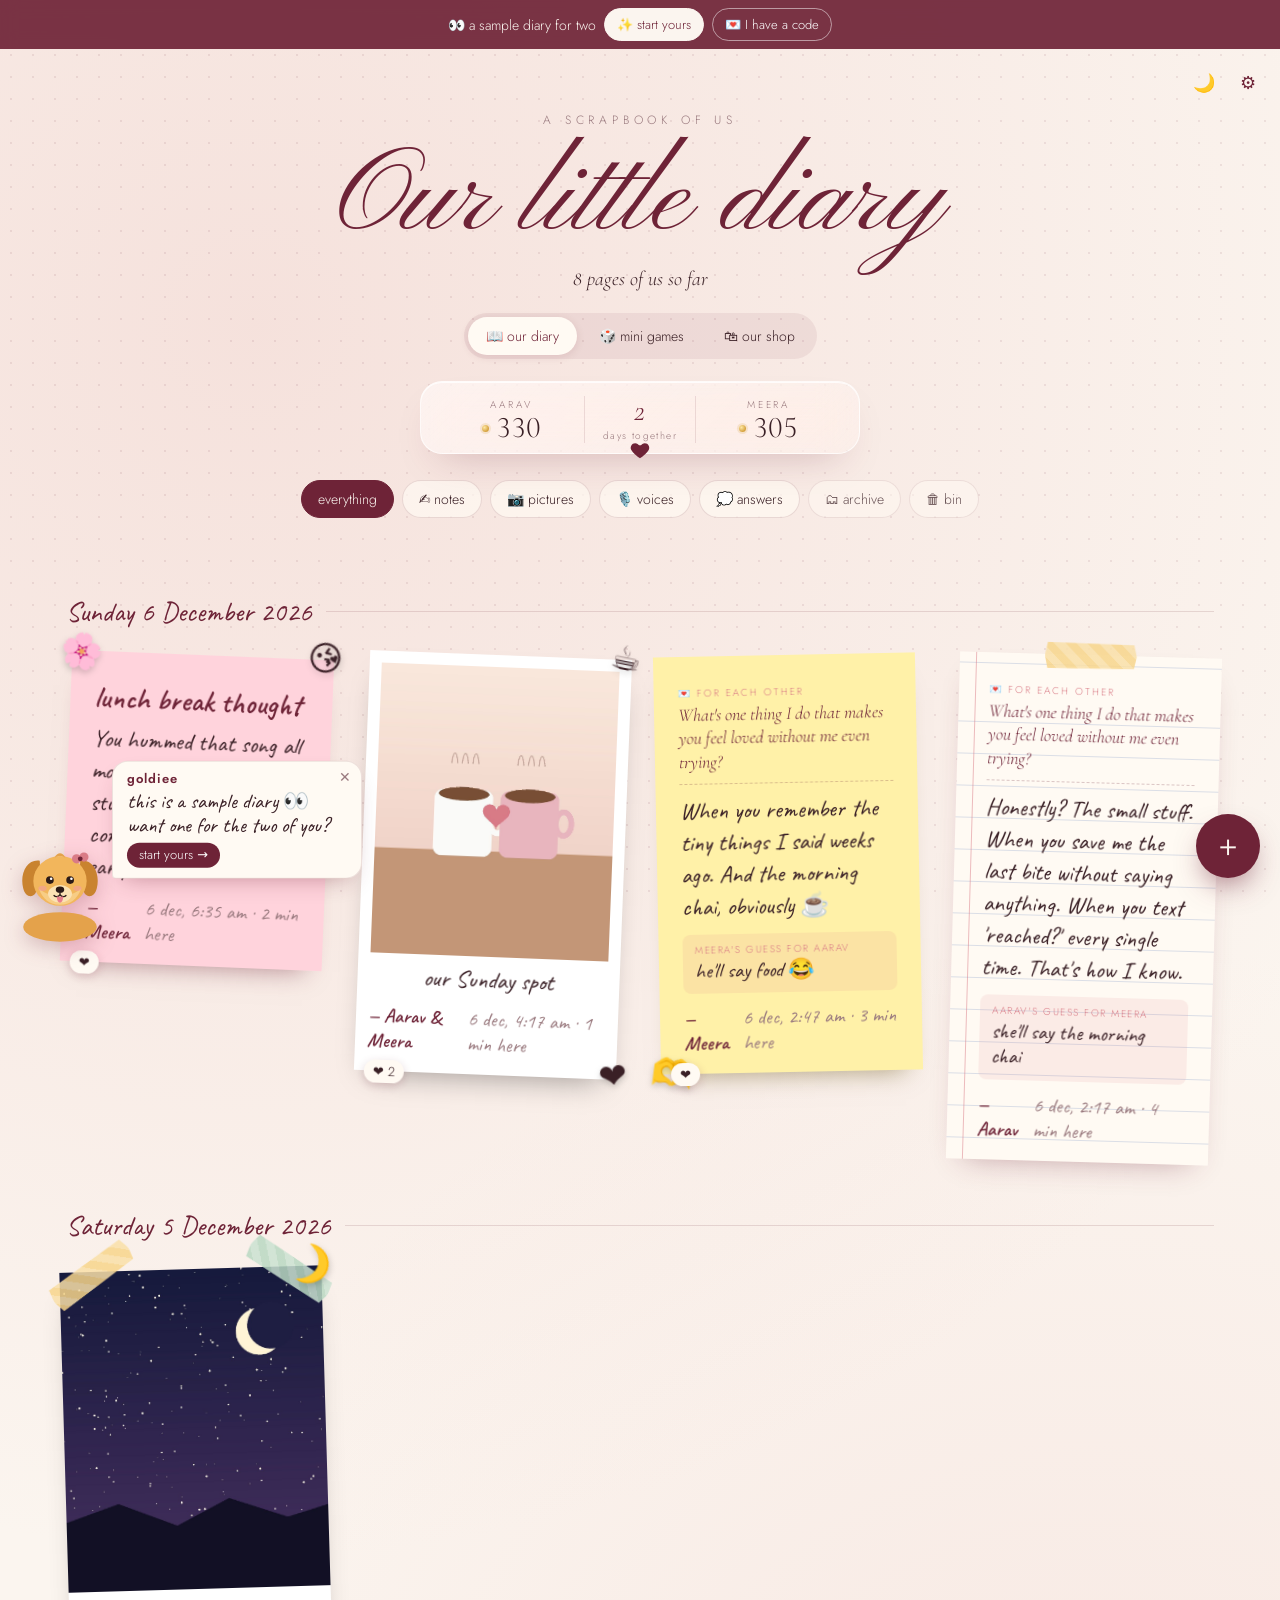
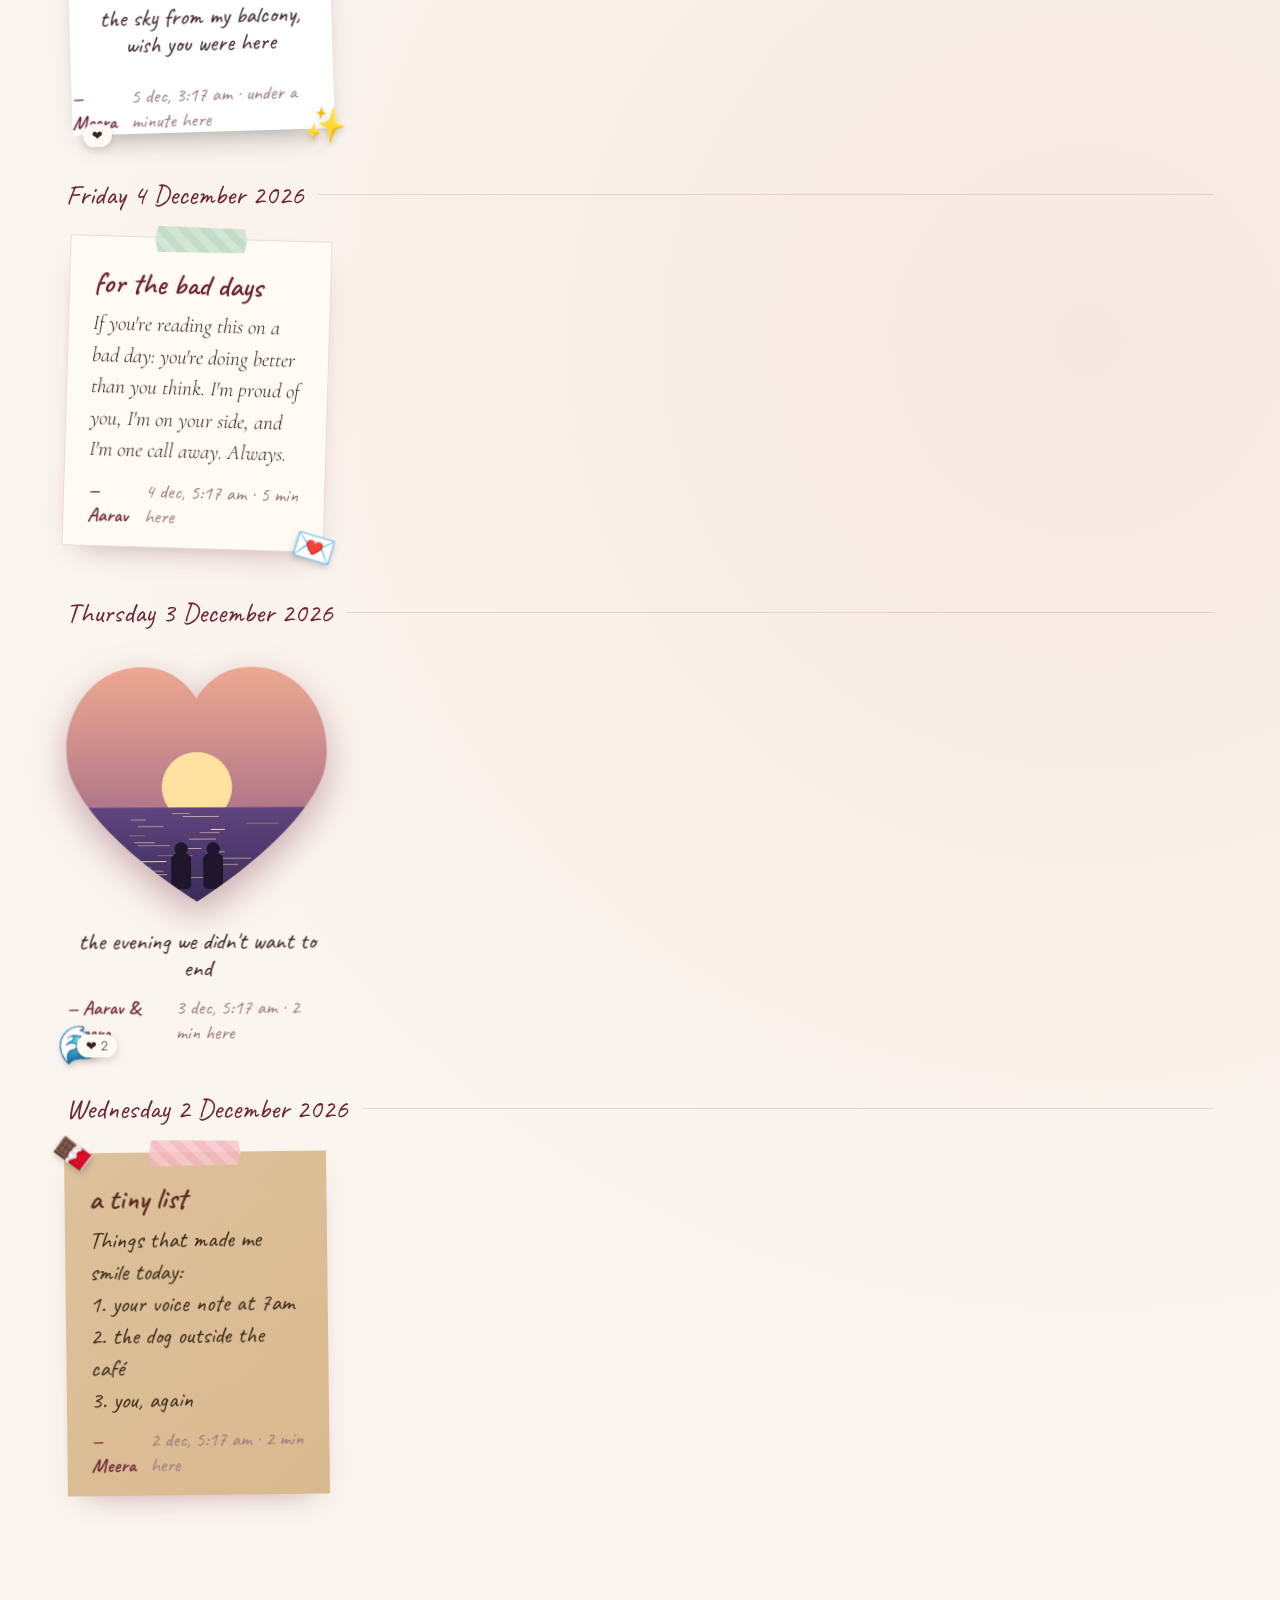
==== app/index.html @ c21e45f9 "Diaries for more couples at app/, on Supabase; Vian & Jovena stay on diary/ - app/: the diary for ot" ====
<!doctype html>
<html lang="en">
<head>
<meta charset="utf-8">
<meta name="viewport" content="width=device-width, initial-scale=1, viewport-fit=cover">
<link rel="manifest" href="manifest.webmanifest">
<link rel="apple-touch-icon" href="../apple-touch-icon.png">
<meta name="apple-mobile-web-app-capable" content="yes">
<meta name="mobile-web-app-capable" content="yes">
<meta name="apple-mobile-web-app-title" content="Us ♥">
<meta name="apple-mobile-web-app-status-bar-style" content="default">
<title>Our Diary</title>
<link rel="preconnect" href="https://fonts.googleapis.com">
<link rel="preconnect" href="https://fonts.gstatic.com" crossorigin>
<link href="https://fonts.googleapis.com/css2?family=Caveat:wght@400;600&family=Cormorant+Garamond:ital,wght@0,400;0,500;1,400&family=Pinyon+Script&family=Jost:wght@300;400;500&display=swap" rel="stylesheet">
<link rel="stylesheet" href="diary.css?v=2026102810">
<script src="theme.js?v=2026102810"></script>
</head>
<body>

<div class="cursor" id="cursor"><svg viewBox="0 0 24 24"><path fill="currentColor" d="M12 21s-7.5-4.6-9.6-9.2C.9 8.4 3 4.5 6.7 4.5c2.1 0 3.6 1.2 4.3 2.4h2c.7-1.2 2.2-2.4 4.3-2.4 3.7 0 5.8 3.9 4.3 7.3C19.5 16.4 12 21 12 21z"/></svg></div>

<header class="top">
  <a class="back" href="../">← back to the start</a>
  <button class="icon-btn theme-btn" data-theme-toggle aria-label="Switch theme">🌙</button>
  <button class="icon-btn" id="settingsBtn" aria-label="Settings">⚙</button>
  <div class="title-wrap">
    <div class="eyebrow">a scrapbook of us</div>
    <h1>Our little diary</h1>
    <p class="sub" id="sub">notes, pictures &amp; voices, kept forever</p>
  </div>
  <nav class="sections">
    <a class="section on" href="./">📖 our diary</a>
    <a class="section" href="games.html">🎲 mini games</a>
    <a class="section" href="shop.html">🛍 our shop</a>
  </nav>
  <div class="glass-dock">
    <button type="button" class="goldie-bar" id="goldieBar" hidden aria-label="Goldie points"></button>
    <div class="call-widget" id="callWidget" hidden></div>
  </div>
  <nav class="filters" id="filters">
    <button class="chip on" data-f="all">everything</button>
    <button class="chip" data-f="note">✍️ notes</button>
    <button class="chip" data-f="photo">📷 pictures</button>
    <button class="chip" data-f="voice">🎙️ voices</button>
    <button class="chip" data-f="answers">💭 answers</button>
    <button class="chip quiet" data-f="archive">🗂 archive</button>
    <button class="chip quiet" data-f="bin" id="binChip">🗑 bin</button>
  </nav>
</header>

<main id="book">
  <p class="loading">opening the diary…</p>
</main>

<button class="fab" id="fab" aria-label="Add a page">＋</button>

<!-- ============ COMPOSER ============ -->
<div class="sheet-back" id="composerBack" hidden>
  <form class="sheet" id="composer" autocomplete="off">
    <div class="sheet-head">
      <h2>A new page</h2>
      <button type="button" class="icon-btn close" data-close>✕</button>
    </div>

    <div class="prompt-banner" id="promptBanner" hidden></div>

    <div class="label">from</div>
    <div class="choices" data-choice="from">
      <button type="button" class="choice on" data-v="me" id="fromMe">me</button>
      <button type="button" class="choice" data-v="together">us, together ♥</button>
    </div>

    <div class="tabs" role="tablist">
      <button type="button" class="tab on" data-type="note">✍️ Note</button>
      <button type="button" class="tab" data-type="photo">📷 Picture</button>
      <button type="button" class="tab" data-type="voice">🎙️ Voice</button>
    </div>

    <!-- note -->
    <section class="pane" data-pane="note">
      <input class="field" name="title" id="titleField" placeholder="A title (optional)" maxlength="80">
      <textarea class="field hand" name="text" rows="6" placeholder="Dear you…"></textarea>
      <div class="label">paper</div>
      <div class="choices" data-choice="paper">
        <button type="button" class="choice on" data-v="lined">lined</button>
        <button type="button" class="choice" data-v="sticky">sticky note</button>
        <button type="button" class="choice" data-v="pink">pink sticky</button>
        <button type="button" class="choice" data-v="kraft">kraft</button>
        <button type="button" class="choice" data-v="letter">letter</button>
      </div>
    </section>

    <!-- photo -->
    <section class="pane" data-pane="photo" hidden>
      <button type="button" class="pick-btn one" id="camBtn"><span>📸</span><b id="camBtnLabel">add pictures</b><small>take as many as you like or pick from your photos · zoom in · choose the ones to send</small></button>
      <input type="file" accept="image/*,video/*" id="photoInput" multiple hidden>
      <div class="tray" id="photoTray" hidden></div>
      <p class="hint tray-hint" id="trayHint" hidden></p>
      <video id="videoPreview" controls playsinline muted hidden></video>
      <button type="button" class="flip-btn" id="flipBtn" hidden>↔ flip the pictures</button>
      <div id="vshapeBlock" hidden><div class="label">show the video as</div>
        <div class="choices" data-choice="vshape"><button type="button" class="choice" data-v="wide">▭ landscape</button><button type="button" class="choice" data-v="tall">▯ portrait</button></div></div>
      <input class="field" name="caption" placeholder="A caption" maxlength="120">
      <div class="label">frame</div>
      <div class="choices" data-choice="frame">
        <button type="button" class="choice on" data-v="polaroid">polaroid</button>
        <button type="button" class="choice" data-v="tape">taped</button>
        <button type="button" class="choice" data-v="film">film</button>
        <button type="button" class="choice" data-v="heart">heart</button>
        <button type="button" class="choice" data-v="stamp">stamp</button>
      </div>
    </section>

    <!-- voice -->
    <section class="pane" data-pane="voice" hidden>
      <div class="recorder">
        <button type="button" class="rec-btn" id="recBtn" aria-label="Record"><span></span></button>
        <div class="rec-time" id="recTime">tap to record</div>
        <audio id="recPreview" controls hidden></audio>
      </div>
      <input class="field" name="voiceTitle" placeholder="What's this about?" maxlength="80">
    </section>

    <div id="guessBlock" hidden>
      <label class="label" id="guessLabel" for="guessField">and what do you think they would say?</label>
      <textarea class="field hand" name="guess" id="guessField" rows="2" placeholder="my guess…"></textarea>
    </div>

    <div class="label">stickers <small>(up to 4)</small></div>
    <div class="stickers" id="stickerPicker"></div>

    <div class="label">preview <small>(how it'll look on the wall)</small></div>
    <div class="live-preview" id="livePreview" aria-hidden="true"></div>

    <div class="sheet-foot">
      <span class="status" id="status"></span>
      <button type="submit" class="save" id="saveBtn">Stick it in ♥</button>
    </div>
  </form>
</div>

<!-- ============ SETTINGS ============ -->
<div class="sheet-back" id="settingsBack" hidden>
  <form class="sheet small" id="settings" autocomplete="off">
    <div class="sheet-head">
      <h2>This phone</h2>
      <button type="button" class="icon-btn close" data-close>✕</button>
    </div>
    <div class="label">whose phone is this?</div>
    <div class="choices" id="whoChoices"></div>

    <div id="coupleBlock">
      <div class="label">🔑 our code</div>
      <p class="help">This code opens your diary. Send it (or the link) to your partner so you share it. Anyone with it can read the diary, so only to them.</p>
      <div class="topic-row"><code id="coupleCode"></code><button type="button" class="choice" id="shareCodeBtn">💌 send the link</button></div>
    </div>

    <label class="label" id="ftLabel" for="ftInput">their FaceTime</label>
    <input class="field" id="ftInput" placeholder="phone number or Apple ID email" autocomplete="off" inputmode="email">
    <p class="help ft-help">For the 🎥 call button. It's saved on this phone only, never in the diary.</p>

    <div id="notifyBlock">
      <div class="label">🔔 notifications</div>
      <p class="help" id="pushHelp"></p>
      <button type="button" class="choice" id="pushBtn" hidden>🔔 turn on notifications</button>
    </div>

    <div class="sheet-foot">
      <button type="button" class="link-btn" id="forgetBtn">lock this phone</button>
      <span class="status" id="settingsStatus"></span>
      <button type="submit" class="save">Save</button>
    </div>
  </form>
</div>

<!-- ============ ONE POST, OPENED (replies live here, not on the wall) ============ -->
<div class="sheet-back" id="postBack" hidden>
  <div class="sheet post-sheet" role="dialog" aria-label="A page">
    <div class="sheet-head">
      <h2 id="postTitle">A page</h2>
      <button type="button" class="icon-btn close" data-close>✕</button>
    </div>
    <div class="post-card" id="postCard"></div>
    <div class="post-actions" id="postActions"></div>
    <div class="label replies-label" id="repliesLabel">replies</div>
    <div class="replies" id="replies"></div>
    <form class="reply-form" id="replyForm" autocomplete="off">
      <div class="reply-attach" id="replyAttach" hidden></div>
      <div class="reply-row">
        <label class="reply-tool" title="Reply with a picture or a video" aria-label="Reply with a picture or a video">📷<input type="file" accept="image/*,video/*" id="replyPhoto" hidden></label>
        <button type="button" class="reply-tool" id="replyRec" title="Reply with a voice note" aria-label="Record a voice reply">🎙</button>
        <textarea class="field reply-text" id="replyText" rows="1" placeholder="write a reply…" maxlength="2000"></textarea>
        <button type="submit" class="reply-send" id="replySend" aria-label="Send reply">➤</button>
      </div>
      <div class="status" id="replyStatus"></div>
    </form>
  </div>
</div>

<!-- ============ LIGHTBOX ============ -->
<div class="lightbox" id="lightbox" hidden>
  <button type="button" class="lb-close" aria-label="Close">✕</button>
  <img alt="">
  <div class="lightbox-actions">
    <button type="button" class="save" id="lbDownload">⬇ download</button>
    <button type="button" class="ghost" id="lbShare" hidden>↗ share / save to Photos</button>
  </div>
</div>

<script src="vault.js?v=2026102810"></script>
<script src="couple.js?v=2026102810"></script>
<script src="demo.js?v=2026102810"></script>
<script src="goldies.js?v=2026102810"></script>
<script src="core.js?v=2026102810"></script>
<script src="questions.js?v=2026102810"></script>
<script src="shop-items.js?v=2026102810"></script>
<script src="goldiee.js?v=2026102810"></script>
<script src="diary.js?v=2026102810"></script>
<script src="post.js?v=2026102810"></script>
<script src="calls.js?v=2026102810"></script>
</body>
</html>
---- app/diary.css ----
:root {
  --cream: #fbf5ef;
  --paper: #fffaf3;
  --blush: #f3d9d4;
  --rose: #d97b86;
  --wine: #6e2337;
  --ink: #3a2026;
  --muted: #9a7a7f;
  --line: rgba(110,35,55,.14);
  --serif: "Cormorant Garamond", Georgia, serif;
  --script: "Pinyon Script", cursive;
  --hand: "Caveat", "Segoe Print", cursive;
  --sans: "Jost", system-ui, sans-serif;
}
* { box-sizing: border-box; margin: 0; padding: 0; }
body {
  min-height: 100vh;
  color: var(--ink);
  font-family: var(--sans);
  font-weight: 300;
  -webkit-font-smoothing: antialiased;
  background:
    radial-gradient(circle at 20% 10%, rgba(243,217,212,.7), transparent 40%),
    radial-gradient(circle at 85% 60%, rgba(243,217,212,.5), transparent 45%),
    var(--cream);
  overflow-x: hidden;
}
/* dotted scrapbook paper */
body::before {
  content: ""; position: fixed; inset: 0; pointer-events: none; z-index: 0;
  background-image: radial-gradient(rgba(110,35,55,.09) 1px, transparent 1.2px);
  background-size: 22px 22px;
}
@media (pointer: fine) { body, button, a, label { cursor: none; } }
button { font: inherit; color: inherit; background: none; border: none; }
[hidden] { display: none !important; }

/* ---------- header ---------- */
.top { position: relative; z-index: 2; text-align: center; padding: 28px 16px 10px; }
.back { position: absolute; left: 16px; top: 22px; font-size: 13px; color: var(--muted); text-decoration: none; letter-spacing: .04em; }
.back:hover { color: var(--wine); }
.icon-btn { width: 40px; height: 40px; border-radius: 50%; display: grid; place-items: center; font-size: 18px; color: var(--wine); transition: background .2s; }
.icon-btn:hover { background: rgba(110,35,55,.08); }
#settingsBtn { position: absolute; right: 12px; top: 14px; }
.title-wrap { padding-top: 34px; }
.eyebrow { font-size: 12px; letter-spacing: .4em; text-transform: uppercase; color: var(--muted); }
.top h1 { font-family: var(--script); font-weight: 400; color: var(--wine); font-size: clamp(56px, 11vw, 120px); line-height: 1.05; margin-top: 8px; }
.sub { font-family: var(--serif); font-style: italic; font-size: 20px; margin-top: 4px; }
.filters { display: flex; justify-content: center; flex-wrap: wrap; gap: 8px; margin-top: 26px; }
.chip { padding: 8px 16px; border-radius: 999px; border: 1px solid var(--line); font-size: 14px; background: rgba(255,250,243,.7); transition: all .2s; }
.chip.on { background: var(--wine); color: var(--cream); border-color: var(--wine); }

/* ---------- book ---------- */
main { position: relative; z-index: 1; max-width: 1180px; margin: 0 auto; padding: 20px 16px 140px; }
.loading, .empty { text-align: center; font-family: var(--hand); font-size: 28px; color: var(--muted); padding: 80px 0; }
.empty b { display: block; font-family: var(--script); font-weight: 400; font-size: 56px; color: var(--wine); }
.day { margin-top: 46px; }
.day-label { display: flex; align-items: center; gap: 14px; font-family: var(--hand); font-size: 28px; color: var(--wine); margin-bottom: 26px; }
.day-label::after { content: ""; flex: 1; height: 1px; background: var(--line); }
.grid { display: grid; grid-template-columns: repeat(auto-fill, minmax(250px, 1fr)); gap: 44px 34px; align-items: start; }

.card { position: relative; transform: rotate(var(--r, 0deg)); transition: transform .35s cubic-bezier(.2,.7,.2,1); animation: drop .7s cubic-bezier(.2,.7,.2,1) both; }
.card:hover { transform: rotate(0deg) scale(1.03); z-index: 3; }
@keyframes drop { from { opacity: 0; transform: translateY(24px) rotate(calc(var(--r, 0deg) * 3)); } }
.sign { display: flex; justify-content: space-between; align-items: baseline; gap: 10px; margin-top: 12px; font-family: var(--hand); font-size: 20px; color: var(--muted); }
.sign b { font-weight: 600; color: var(--wine); }
.del { position: absolute; right: -10px; top: -10px; width: 28px; height: 28px; border-radius: 50%; background: var(--paper); color: var(--muted); font-size: 13px;
  box-shadow: 0 2px 8px rgba(0,0,0,.15); opacity: 0; transition: opacity .2s; z-index: 6; }
.card:hover .del, .card:focus-within .del { opacity: 1; }
@media (pointer: coarse) { .del { opacity: .8; } }

/* stickers sit on top of any card */
.sticker { position: absolute; z-index: 5; font-size: 34px; line-height: 1; filter: drop-shadow(0 3px 3px rgba(0,0,0,.18)); pointer-events: none; user-select: none; }

/* washi tape */
.tape { position: absolute; z-index: 4; width: 92px; height: 26px; top: -12px; left: 50%; margin-left: -46px; opacity: .85;
  background: repeating-linear-gradient(45deg, var(--tc, #f3b6bd) 0 8px, color-mix(in srgb, var(--tc, #f3b6bd) 75%, white) 8px 16px);
  clip-path: polygon(3% 0, 97% 4%, 100% 50%, 97% 96%, 3% 100%, 0 50%); }

/* ---------- notes ---------- */
.note { padding: 30px 24px 18px; box-shadow: 0 14px 30px -18px rgba(110,35,55,.45); min-height: 180px; }
.note h3 { font-family: var(--hand); font-weight: 600; font-size: 30px; line-height: 1.1; color: var(--wine); margin-bottom: 8px; }
.note p { font-family: var(--hand); font-size: 24px; line-height: 32px; white-space: pre-wrap; word-wrap: break-word; }
.note.lined { background: var(--paper) repeating-linear-gradient(transparent 0 31px, rgba(110,140,190,.25) 31px 32px); background-position: 0 38px; }
.note.lined::before { content: ""; position: absolute; left: 16px; top: 0; bottom: 0; width: 1px; background: rgba(217,123,134,.5); }
.note.lined { padding-left: 30px; }
.note.sticky { background: #fff1a8; box-shadow: 0 18px 24px -18px rgba(90,70,0,.5); }
.note.pink { background: #ffd3dc; box-shadow: 0 18px 24px -18px rgba(110,35,55,.5); }
.note.kraft { background: #d9b98f linear-gradient(135deg, rgba(255,255,255,.12), transparent); color: #3b2a1a; }
.note.kraft h3 { color: #5a2a1e; }
.note.letter { background: var(--paper); border: 1px solid var(--line); outline: 6px solid var(--paper); outline-offset: -14px; }
.note.letter p { font-family: var(--serif); font-style: italic; font-size: 21px; line-height: 1.5; }

/* ---------- photos ---------- */
.photo img { display: block; width: 100%; height: auto; cursor: zoom-in; }
.photo video { display: block; width: 100%; height: auto; max-height: 70svh; background: #1a1214; }
.vid-tile { position: relative; aspect-ratio: 3 / 4; overflow: hidden; display: grid; place-items: center; background: linear-gradient(135deg, #3a2026, #6e2337); }
.vid-tile.wide { aspect-ratio: 16 / 9; }
.vid-tile img { position: absolute; inset: 0; width: 100%; height: 100%; object-fit: cover; cursor: pointer; }
.vid-play { position: relative; width: 54px; height: 54px; border-radius: 50%; display: grid; place-items: center; padding-left: 4px; font-size: 22px; color: #fff;
  background: rgba(20,10,14,.5); backdrop-filter: blur(4px); -webkit-backdrop-filter: blur(4px); box-shadow: 0 6px 18px rgba(0,0,0,.3); }
.vbox { background: #1a1214; aspect-ratio: 9 / 16; width: min(100%, calc(70svh * 9 / 16)); margin: 0 auto; }
.vbox.wide { aspect-ratio: 16 / 9; width: 100%; }
.vbox video { width: 100%; height: 100%; max-height: none; object-fit: contain; display: block; }
.reply-vbox { width: 200px; margin: 0 0 4px; border-radius: 10px; overflow: hidden; }
.reply-vbox.wide { width: 260px; max-width: 100%; }
.photo .cap { font-family: var(--hand); font-size: 24px; line-height: 1.15; text-align: center; margin-top: 10px; color: var(--ink); }
.photo.polaroid { background: #fff; padding: 12px 12px 18px; box-shadow: 0 16px 30px -16px rgba(0,0,0,.4); }
.photo.tape-frame { padding: 0; box-shadow: 0 16px 30px -18px rgba(0,0,0,.45); background: #fff; }
.photo.tape-frame .tape { top: -10px; left: -14px; margin: 0; transform: rotate(-35deg); }
.photo.tape-frame .tape + .tape { left: auto; right: -14px; transform: rotate(35deg); }
.photo.tape-frame .cap { padding: 4px 12px 12px; }
.photo.film { background: #1d1416; padding: 22px 12px; color: #f6e7e2;
  background-image: radial-gradient(circle, #fbf5ef 3px, transparent 3.5px), radial-gradient(circle, #fbf5ef 3px, transparent 3.5px);
  background-size: 18px 22px; background-repeat: repeat-x; background-position: 4px 4px, 4px calc(100% - 4px); }
.photo.film .cap { color: #f6e7e2; }
.photo.heart .wrap { filter: drop-shadow(0 14px 18px rgba(110,35,55,.35)); }
.photo.heart img { aspect-ratio: 1; object-fit: cover;
  -webkit-mask: url("data:image/svg+xml,%3Csvg xmlns='http://www.w3.org/2000/svg' viewBox='0 0 24 22'%3E%3Cpath d='M12 21.5s-9.6-5.9-11.6-11.7C-.9 5.2 2 0 7 0c2.5 0 4.1 1.4 5 2.9C12.9 1.4 14.5 0 17 0c5 0 7.9 5.2 6.6 9.8C21.6 15.6 12 21.5 12 21.5z'/%3E%3C/svg%3E") center / contain no-repeat;
          mask: url("data:image/svg+xml,%3Csvg xmlns='http://www.w3.org/2000/svg' viewBox='0 0 24 22'%3E%3Cpath d='M12 21.5s-9.6-5.9-11.6-11.7C-.9 5.2 2 0 7 0c2.5 0 4.1 1.4 5 2.9C12.9 1.4 14.5 0 17 0c5 0 7.9 5.2 6.6 9.8C21.6 15.6 12 21.5 12 21.5z'/%3E%3C/svg%3E") center / contain no-repeat; }
.photo.stamp { background: #fff; padding: 14px; box-shadow: 0 10px 22px -12px rgba(0,0,0,.4);
  -webkit-mask: radial-gradient(circle at 8px 8px, transparent 5px, #000 5.5px) -8px -8px / 16px 16px;
          mask: radial-gradient(circle at 8px 8px, transparent 5px, #000 5.5px) -8px -8px / 16px 16px; }
.photo.stamp .cap { font-size: 20px; }

/* ---------- voice (cassette) ---------- */
.voice { background: linear-gradient(160deg, #3b2328, #5a2c38); color: var(--cream); border-radius: 14px; padding: 18px 18px 14px; box-shadow: 0 18px 30px -16px rgba(60,20,30,.6); }
.voice .label-strip { background: var(--paper); color: var(--ink); border-radius: 6px; padding: 8px 12px; font-family: var(--hand); font-size: 24px; line-height: 1.1; min-height: 44px;
  background-image: repeating-linear-gradient(transparent 0 13px, rgba(217,123,134,.35) 13px 14px); }
.voice .reels { display: flex; align-items: center; gap: 12px; margin-top: 14px; }
.voice .play { width: 50px; height: 50px; border-radius: 50%; background: var(--rose); color: #fff; display: grid; place-items: center; font-size: 18px; flex: none; box-shadow: inset 0 -3px 0 rgba(0,0,0,.15); }
.voice .play:hover { background: #e48d97; }
.voice .bar { flex: 1; height: 6px; border-radius: 3px; background: rgba(255,255,255,.18); overflow: hidden; }
.voice .bar i { display: block; height: 100%; width: 0; background: #f7b8c0; }
.voice .dur { font-size: 13px; letter-spacing: .05em; opacity: .8; min-width: 38px; text-align: right; }
.voice .sign { color: rgba(251,245,239,.6); }
.voice .sign b { color: #f7b8c0; }
.voice .spool { width: 22px; height: 22px; border-radius: 50%; border: 5px dotted rgba(255,255,255,.5); flex: none; }
.voice.playing .spool { animation: spin 2s linear infinite; }
@keyframes spin { to { transform: rotate(360deg); } }

/* ---------- FAB ---------- */
.fab { position: fixed; right: max(20px, env(safe-area-inset-right)); bottom: max(22px, env(safe-area-inset-bottom)); z-index: 20; width: 64px; height: 64px; border-radius: 50%;
  background: var(--wine); color: var(--cream); font-size: 30px; line-height: 1; box-shadow: 0 14px 30px -10px rgba(110,35,55,.7); transition: transform .25s; }
.fab:hover { transform: scale(1.08) rotate(90deg); }

/* ---------- sheets ---------- */
.sheet-back { overscroll-behavior: contain; position: fixed; inset: 0; z-index: 40; background: rgba(58,32,38,.42); display: grid; place-items: center; padding: 16px; animation: fade .25s both; }
@keyframes fade { from { opacity: 0; } }
.sheet { overscroll-behavior: contain; -webkit-overflow-scrolling: touch; width: min(560px, 100%); max-height: calc(100svh - 32px); overflow-y: auto; background: var(--paper); border-radius: 18px; padding: 22px 22px 18px;
  box-shadow: 0 30px 60px -20px rgba(0,0,0,.4); animation: up .35s cubic-bezier(.2,.7,.2,1) both; }
.sheet.small { width: min(440px, 100%); }
@keyframes up { from { transform: translateY(30px); opacity: 0; } }
.sheet-head { display: flex; align-items: center; justify-content: space-between; margin-bottom: 14px; }
.sheet-head h2 { font-family: var(--script); font-weight: 400; color: var(--wine); font-size: 40px; line-height: 1; }
.help { font-size: 14px; color: var(--muted); line-height: 1.5; margin-bottom: 12px; }
.tabs { display: grid; grid-template-columns: repeat(3, 1fr); gap: 6px; background: rgba(110,35,55,.06); border-radius: 12px; padding: 4px; margin-bottom: 16px; }
.tab { padding: 10px 6px; border-radius: 9px; font-size: 15px; }
.tab.on { background: var(--paper); box-shadow: 0 2px 8px rgba(110,35,55,.12); color: var(--wine); font-weight: 400; }
.field { width: 100%; font: inherit; font-size: 16px; color: var(--ink); background: #fff; border: 1px solid var(--line); border-radius: 10px; padding: 12px 14px; margin-bottom: 12px; outline: none; }
.field:focus { border-color: var(--rose); }
textarea.field.hand { font-family: var(--hand); font-size: 24px; line-height: 1.3; resize: vertical; }
.label { display: block; font-size: 11px; letter-spacing: .3em; text-transform: uppercase; color: var(--muted); margin: 6px 0 8px; }
.label small { letter-spacing: .05em; text-transform: none; }
.choices { display: flex; flex-wrap: wrap; gap: 6px; margin-bottom: 12px; }
.choice { padding: 7px 13px; border-radius: 999px; border: 1px solid var(--line); font-size: 14px; background: #fff; }
.choice.on { border-color: var(--wine); background: var(--wine); color: var(--cream); }
.drop { display: grid; place-items: center; min-height: 170px; border: 2px dashed rgba(217,123,134,.5); border-radius: 12px; margin-bottom: 12px; overflow: hidden; color: var(--muted); font-family: var(--hand); font-size: 24px; background: #fff; }
.drop img { max-width: 100%; max-height: 300px; display: block; }
.drop video { max-width: 100%; max-height: 300px; display: block; }
.stickers { display: grid; grid-template-columns: repeat(auto-fill, minmax(44px, 1fr)); gap: 4px; margin-bottom: 8px; }
.stickers button { font-size: 26px; height: 46px; border-radius: 10px; transition: transform .15s, background .15s; }
.stickers button:hover { transform: scale(1.15); }
.stickers button.on { background: var(--blush); box-shadow: inset 0 0 0 2px var(--rose); }
.recorder { display: flex; flex-direction: column; align-items: center; gap: 12px; padding: 16px 0 18px; }
.rec-btn { width: 84px; height: 84px; border-radius: 50%; background: #fff; box-shadow: 0 0 0 6px var(--blush), 0 10px 20px -8px rgba(110,35,55,.4); display: grid; place-items: center; }
.rec-btn span { width: 34px; height: 34px; border-radius: 50%; background: #d23a4f; transition: all .25s; }
.rec-btn.recording span { border-radius: 6px; width: 28px; height: 28px; }
.rec-btn.recording { animation: pulse 1.4s infinite; }
@keyframes pulse { 50% { box-shadow: 0 0 0 14px rgba(243,217,212,.6), 0 10px 20px -8px rgba(110,35,55,.4); } }
.rec-time { font-family: var(--hand); font-size: 26px; color: var(--muted); }
.recorder audio { width: 100%; }
.sheet-foot { display: flex; flex-wrap: wrap; align-items: center; justify-content: space-between; gap: 8px 12px; margin-top: 14px; position: sticky; bottom: -18px; background: var(--paper); padding: 10px 0 4px; }
.status { flex: 1 1 100%; order: -1; font-size: 14px; color: var(--muted); }
.status:empty { display: none; }
#composer .save { margin-left: auto; }
.status.err { color: #b3263e; }
.save { padding: 13px 22px; border-radius: 999px; background: var(--wine); color: var(--cream); font-size: 15px; letter-spacing: .03em; }
.save:disabled { opacity: .55; }
.link-btn { font-size: 13px; color: var(--muted); text-decoration: underline; }

/* ---------- lightbox ---------- */
.lightbox { position: fixed; inset: 0; z-index: 60; background: rgba(30,15,20,.85); display: grid; place-items: center; padding: 16px; animation: fade .25s both; }
.lightbox img { max-width: 100%; max-height: 92svh; box-shadow: 0 30px 60px rgba(0,0,0,.5); border: 10px solid #fff; }

/* ---------- toast ---------- */
.toast { position: fixed; left: 50%; bottom: 100px; transform: translateX(-50%); z-index: 70; background: var(--ink); color: var(--cream); padding: 12px 20px; border-radius: 999px; font-size: 14px; animation: up .3s both; }

/* ---------- cursor + hearts ---------- */
.cursor { position: fixed; left: 0; top: 0; z-index: 100; pointer-events: none; width: 22px; height: 22px; margin: -11px 0 0 -11px; color: var(--wine); transition: width .3s, height .3s, margin .3s; }
.cursor svg { width: 100%; height: 100%; display: block; }
.cursor.big { width: 40px; height: 40px; margin: -20px 0 0 -20px; color: var(--rose); }
@media (pointer: coarse) { .cursor { display: none; } }
.trail-heart { position: fixed; left: 0; top: 0; z-index: 99; pointer-events: none; }
.trail-heart svg { display: block; width: 100%; height: 100%; }

@media (max-width: 640px) {
  .back { font-size: 12px; }
  .grid { grid-template-columns: 1fr 1fr; gap: 30px 16px; }
  .note { padding: 24px 14px 12px; min-height: 140px; }
  .note.lined { padding-left: 22px; }
  .note.lined::before { left: 11px; }
  .note h3 { font-size: 24px; }
  .note p { font-size: 20px; line-height: 26px; }
  .photo .cap { font-size: 19px; }
  .sticker { font-size: 26px; }
  .sign { font-size: 16px; flex-direction: column; gap: 0; }
  .voice { grid-column: span 2; }
}
@media (max-width: 380px) { .grid { grid-template-columns: 1fr; } .voice { grid-column: auto; } }

/* ================= diary ↔ games nav ================= */
.sections { display: inline-flex; gap: 4px; margin-top: 22px; padding: 4px; border-radius: 999px; background: rgba(110,35,55,.07); }
.section { padding: 9px 18px; border-radius: 999px; font-size: 14px; color: var(--ink); text-decoration: none; }
.section.on { background: var(--paper); color: var(--wine); box-shadow: 0 2px 8px rgba(110,35,55,.12); }

/* ================= question answers on cards ================= */
.card .q { font-family: var(--serif); font-style: italic; font-size: 18px; line-height: 1.3; color: var(--wine); margin-bottom: 10px; padding-bottom: 10px; border-bottom: 1px dashed rgba(110,35,55,.25); }
.card .q small { display: block; font-family: var(--sans); font-style: normal; font-size: 10px; letter-spacing: .2em; text-transform: uppercase; color: var(--rose); margin-bottom: 4px; }
.voice .q { color: #f7d3d8; border-color: rgba(255,255,255,.2); }
.guess { margin-top: 12px; padding: 10px 12px; border-radius: 8px; background: rgba(217,123,134,.12); font-family: var(--hand); font-size: 21px; line-height: 1.2; }
.guess small { display: block; font-family: var(--sans); font-size: 10px; letter-spacing: .15em; text-transform: uppercase; color: var(--rose); margin-bottom: 2px; }
.voice .guess { background: rgba(255,255,255,.1); }
.card.locked .body { filter: blur(7px); user-select: none; pointer-events: none; }
.unlock { display: block; width: 100%; margin: 10px 0 0; padding: 10px 12px; border-radius: 10px; background: var(--wine); color: var(--cream); font-size: 13px; text-align: center; }
.voice .unlock { background: var(--rose); }
.new-ribbon { position: absolute; z-index: 6; top: 10px; left: -8px; background: var(--rose); color: #fff; font-size: 11px; letter-spacing: .2em; text-transform: uppercase; padding: 4px 10px 4px 12px; border-radius: 0 4px 4px 0; box-shadow: 0 3px 8px rgba(110,35,55,.25); }
.prompt-banner { background: var(--blush); border-radius: 12px; padding: 14px 16px; margin-bottom: 14px; font-family: var(--serif); font-style: italic; font-size: 20px; line-height: 1.3; color: var(--wine); }
.prompt-banner small { display: block; font-family: var(--sans); font-style: normal; font-size: 10px; letter-spacing: .2em; text-transform: uppercase; color: var(--rose); margin-bottom: 4px; }
.prompt-banner .link-btn { display: block; margin-top: 8px; font-family: var(--sans); font-style: normal; }
.topic-row { display: flex; gap: 8px; align-items: center; margin-bottom: 8px; }
.topic-row code { flex: 1; background: #fff; border: 1px solid var(--line); border-radius: 8px; padding: 9px 10px; font-size: 13px; overflow-wrap: anywhere; }

/* ================= mini games page ================= */
.games-main { max-width: 760px; display: grid; gap: 34px; }
.game { background: rgba(255,250,243,.85); border: 1px solid var(--line); border-radius: 22px; padding: 24px; box-shadow: 0 20px 40px -30px rgba(110,35,55,.5); }
.game-head { display: flex; gap: 14px; align-items: flex-start; margin-bottom: 18px; }
.game-icon { font-size: 30px; line-height: 1; flex: none; }
.game h2 { font-family: var(--script); font-weight: 400; color: var(--wine); font-size: 40px; line-height: 1; }
.game-head p { font-size: 14px; color: var(--muted); margin-top: 4px; line-height: 1.45; }
.qcard { background: var(--paper); border-radius: 14px; padding: 26px 22px; text-align: center; box-shadow: 0 14px 30px -18px rgba(110,35,55,.45);
  background-image: repeating-linear-gradient(transparent 0 31px, rgba(110,140,190,.18) 31px 32px); }
.qcard small { display: inline-block; font-size: 11px; letter-spacing: .2em; text-transform: uppercase; color: var(--rose); margin-bottom: 10px; }
.qcard p { font-family: var(--hand); font-size: clamp(26px, 5vw, 34px); line-height: 1.2; color: var(--ink); }
.today .qcard { background-color: #fff6d6; transform: rotate(-1deg); }
.who-answered { display: flex; justify-content: center; gap: 10px; margin: 16px 0 4px; flex-wrap: wrap; }
.who-answered span { padding: 6px 14px; border-radius: 999px; border: 1px dashed var(--line); font-size: 14px; color: var(--muted); }
.who-answered span.done { border-style: solid; border-color: var(--rose); color: var(--wine); background: var(--blush); }
.game-actions { display: flex; flex-wrap: wrap; gap: 10px; justify-content: center; align-items: center; margin-top: 16px; }
.game .save { text-decoration: none; display: inline-block; }
.ghost { padding: 12px 18px; border-radius: 999px; border: 1px solid var(--line); background: #fff; font-size: 14px; text-decoration: none; color: var(--ink); display: inline-block; }
.hint { width: 100%; text-align: center; font-size: 14px; color: var(--muted); line-height: 1.5; }
.cats { display: flex; flex-wrap: wrap; gap: 6px; justify-content: center; margin-bottom: 18px; }
.cats .chip { font-size: 13px; padding: 7px 13px; }
.jar-stage { display: grid; justify-items: center; gap: 18px; }
.jar { display: grid; justify-items: center; padding: 6px; }
.jar-lid { width: 92px; height: 18px; border-radius: 6px 6px 3px 3px; background: linear-gradient(#c98a5a, #a86c43); box-shadow: inset 0 -3px 0 rgba(0,0,0,.15); }
.jar-body { position: relative; width: 130px; height: 140px; border-radius: 22px 22px 34px 34px; margin-top: -2px; overflow: hidden;
  background: linear-gradient(90deg, rgba(255,255,255,.75), rgba(243,217,212,.45) 40%, rgba(255,255,255,.65)); border: 2px solid rgba(110,35,55,.15); box-shadow: inset 0 0 20px rgba(255,255,255,.6), 0 16px 30px -18px rgba(110,35,55,.5); }
.slips i { position: absolute; width: 46px; height: 16px; border-radius: 3px; background: #fff6d6; box-shadow: 0 1px 2px rgba(0,0,0,.12); }
.slips i:nth-child(1) { left: 14px; bottom: 12px; transform: rotate(14deg); }
.slips i:nth-child(2) { left: 60px; bottom: 16px; transform: rotate(-20deg); background: #ffd3dc; }
.slips i:nth-child(3) { left: 30px; bottom: 34px; transform: rotate(-8deg); background: #d8ecdf; }
.slips i:nth-child(4) { left: 70px; bottom: 42px; transform: rotate(28deg); }
.slips i:nth-child(5) { left: 22px; bottom: 58px; transform: rotate(32deg); background: #ffd3dc; }
.slips i:nth-child(6) { left: 56px; bottom: 66px; transform: rotate(-12deg); background: #dbe4f7; }
.jar-tap { margin-top: 12px; font-family: var(--hand); font-size: 22px; color: var(--muted); }
.jar.shake .jar-body, .jar.shake .jar-lid { animation: shake .55s; }
@keyframes shake { 20% { transform: rotate(-7deg); } 40% { transform: rotate(6deg); } 60% { transform: rotate(-4deg); } 80% { transform: rotate(2deg); } }
.qcard.pulled { width: 100%; }
.qcard.flip { animation: flipin .6s cubic-bezier(.2,.7,.2,1) both; }
@keyframes flipin { from { transform: perspective(800px) rotateX(-80deg) translateY(-30px); opacity: 0; } }

/* who knows whom */
.kw-score { display: grid; grid-template-columns: 1fr 1fr; gap: 8px; margin-bottom: 14px; }
.kw-side { border: 1px dashed var(--line); border-radius: 14px; padding: 10px 12px; text-align: center; font-size: 13px; color: var(--muted); display: grid; gap: 4px; }
.kw-side.me { border-style: solid; border-color: var(--rose); background: var(--blush); color: var(--wine); }
.kw-side b { font-weight: 400; font-size: 14px; color: var(--ink); }
.kw-list { display: grid; gap: 14px; }
.kw-card { background: var(--paper); border-radius: 14px; padding: 18px; box-shadow: 0 14px 30px -18px rgba(110,35,55,.45); color: var(--ink); }
.kw-card small { display: block; font-size: 11px; letter-spacing: .2em; text-transform: uppercase; color: var(--rose); margin-bottom: 6px; }
.kw-card .kw-q { font-family: var(--hand); font-size: clamp(24px, 5vw, 30px); line-height: 1.2; margin-bottom: 12px; }
.kw-card .field { margin-bottom: 0; }
.kw-card .game-actions { margin-top: 12px; }
.kw-card.new { width: 100%; background-color: #fff6d6; }
.kw-bubble { background: rgba(110,35,55,.06); border-radius: 12px; padding: 10px 14px; margin-bottom: 8px; }
.kw-bubble small { letter-spacing: .1em; margin-bottom: 2px; }
.kw-bubble p { font-family: var(--hand); font-size: 22px; line-height: 1.25; }
.kw-verdict { text-align: center; font-size: 18px; color: var(--wine); margin-top: 6px; }
.kw-past { margin-top: 18px; }
.kw-past summary { cursor: pointer; text-align: center; font-size: 14px; color: var(--muted); padding: 6px; }
.kw-past .kw-card { margin-top: 12px; box-shadow: none; border: 1px solid var(--line); }
#kwStart:empty { display: none; }
/* puzzle race */
.race-card, .booth-card { background: var(--paper); border-radius: 14px; padding: 16px; box-shadow: 0 14px 30px -18px rgba(110,35,55,.45); color: var(--ink); }
.race-past .race-card, .kw-past .race-card { margin-top: 12px; box-shadow: none; border: 1px solid var(--line); }
.race-head { display: flex; gap: 12px; align-items: center; }
.race-head img { width: 56px; height: 56px; object-fit: cover; border-radius: 10px; flex: none; }
.race-mystery { width: 56px; height: 56px; border-radius: 10px; flex: none; display: grid; place-items: center; font-family: var(--script); font-size: 40px; color: var(--cream); background: linear-gradient(135deg, var(--rose), var(--wine)); }
.race-head small, .booth-card small { display: block; font-size: 11px; letter-spacing: .2em; text-transform: uppercase; color: var(--rose); margin-bottom: 4px; }
.race-head b { font-family: var(--hand); font-weight: 400; font-size: 26px; }
.race-card .hint { margin-top: 10px; }
.race-card .game-actions { margin-top: 12px; }
.race-times { display: grid; grid-template-columns: 1fr 1fr; gap: 8px; margin-top: 12px; }
.race-times span { border: 1px dashed var(--line); border-radius: 12px; padding: 8px; text-align: center; font-size: 13px; color: var(--muted); }
.race-times span b { display: block; font-weight: 400; font-size: 20px; color: var(--ink); font-variant-numeric: tabular-nums; }
.race-times span.win { border: 1px solid var(--rose); background: var(--blush); color: var(--wine); }
.race-result { text-align: center; font-size: 17px; color: var(--wine); margin-top: 10px; }
#raceStart, #boothStart { margin-top: 14px; }
.race-setup { background: var(--paper); border-radius: 14px; padding: 16px; color: var(--ink); }
.race-pics { display: grid; grid-template-columns: repeat(auto-fill, minmax(72px, 1fr)); gap: 8px; margin-bottom: 12px; }
.race-pics button { padding: 0; border-radius: 10px; overflow: hidden; border: 3px solid transparent; aspect-ratio: 1; }
.race-pics button.on { border-color: var(--wine); }
.race-pics img { width: 100%; height: 100%; object-fit: cover; display: block; }
.choice:disabled { opacity: .4; }
.race-sheet { width: min(520px, 100%); }
.race-bar { display: flex; align-items: center; gap: 10px; margin-bottom: 12px; }
.race-clock { font-size: 28px; font-variant-numeric: tabular-nums; color: var(--wine); }
.race-moves { flex: 1; font-size: 13px; color: var(--muted); }
.race-bar .ghost { padding: 8px 12px; }
.race-board { display: grid; grid-template-columns: repeat(var(--n, 4), 1fr); gap: 2px; aspect-ratio: 1; background: var(--line); border-radius: 10px; overflow: hidden; margin-bottom: 10px; }
.race-board.loading { display: grid; place-items: center; color: var(--muted); grid-template-columns: 1fr; }
.piece { padding: 0; border-radius: 0; aspect-ratio: 1; background-repeat: no-repeat; transition: transform .12s, filter .2s; }
.piece.picked { transform: scale(.9); outline: 3px solid var(--rose); outline-offset: -3px; z-index: 1; }
.piece.fixed { filter: saturate(1.1); }
.race-win { text-align: center; display: grid; gap: 10px; justify-items: center; margin-top: 8px; }
.race-win p { font-size: 18px; color: var(--wine); }

/* photobooth */
.booth-card .who-answered { margin: 8px 0 0; }
.booth-card .game-actions { margin-top: 12px; }
.booth-bgs { display: grid; grid-template-columns: repeat(auto-fill, minmax(120px, 1fr)); gap: 8px; margin-bottom: 12px; }
.booth-bgs button { padding: 0 0 6px; border-radius: 12px; overflow: hidden; border: 3px solid transparent; background: #fff; font-size: 12px; color: var(--ink); }
.booth-bgs button.on { border-color: var(--wine); }
.booth-bgs canvas { width: 100%; display: block; margin-bottom: 4px; }
.booth-strips { display: flex; gap: 12px; overflow-x: auto; padding: 16px 2px 6px; }
.booth-thumb { padding: 6px; background: #fff; border-radius: 6px; box-shadow: 0 10px 20px -12px rgba(110,35,55,.5); flex: none; transform: rotate(-2deg); }
.booth-thumb:nth-child(even) { transform: rotate(2deg); }
.booth-thumb img { width: 88px; display: block; }
.booth-sheet { width: min(460px, 100%); }
.cam-stage { position: relative; aspect-ratio: 3 / 4; border-radius: 14px; overflow: hidden; background: #1a1214; }
.cam-stage video { width: 100%; height: 100%; object-fit: cover; transform: scaleX(-1); display: block; }
.cam-stage.preview video { visibility: hidden; }
.cam-preview { position: absolute; inset: 0; margin: auto; width: 100%; top: 50%; transform: translateY(-50%); height: auto; }
.cam-count { position: absolute; inset: 0; display: grid; place-items: center; font-family: var(--script); font-size: 140px; color: #fff; text-shadow: 0 4px 20px rgba(0,0,0,.4); pointer-events: none; }
.cam-count.pop { animation: pop .9s ease-out both; }
@keyframes pop { from { transform: scale(1.6); opacity: 0; } 30% { opacity: 1; } to { transform: scale(.9); opacity: .2; } }
.cam-flash { position: absolute; inset: 0; background: #fff; opacity: 0; pointer-events: none; }
.cam-flash.go { animation: flash .5s ease-out; }
@keyframes flash { from { opacity: .95; } to { opacity: 0; } }
.cam-thumbs { display: grid; grid-template-columns: repeat(4, 1fr); gap: 6px; margin: 10px 0; }
.cam-thumbs i { aspect-ratio: 3 / 4; border-radius: 8px; background: var(--line); overflow: hidden; cursor: pointer; }
.cam-thumbs canvas { width: 100%; height: 100%; display: block; transform: none; }
.booth-print { align-content: center; gap: 14px; }
.printer { position: relative; width: min(300px, 80vw); }
.printer-top { position: relative; z-index: 2; height: 74px; border-radius: 16px 16px 6px 6px; background: linear-gradient(#8d3049, #6e2337); color: #f7d3d8; font-family: var(--script); font-size: 34px; display: grid; place-items: center; box-shadow: 0 16px 30px -14px rgba(0,0,0,.6); }
.printer-light { position: absolute; top: 12px; right: 14px; width: 9px; height: 9px; border-radius: 50%; background: #ffd27a; box-shadow: 0 0 8px #ffd27a; }
.printer.whirr .printer-top { animation: whirr .12s linear infinite; }
.printer.whirr .printer-light { animation: blink .5s steps(2) infinite; }
@keyframes whirr { 50% { transform: translateX(1px); } }
@keyframes blink { 50% { opacity: .2; } }
.printer-slot { position: relative; z-index: 3; height: 10px; margin: -4px 18px 0; border-radius: 0 0 6px 6px; background: #2b1a1e; }
.printer-out { display: flex; gap: 10px; justify-content: center; overflow: hidden; max-height: 62svh; margin-top: -2px; }
.printer-out .printing { color: #f7d3d8; padding: 20px; }
.printer-out .strip { width: 46%; max-height: 62svh; object-fit: contain; object-position: top; box-shadow: 0 10px 20px -10px rgba(0,0,0,.6); animation: printout 1.8s cubic-bezier(.3,.1,.3,1) both; }
@keyframes printout { from { transform: translateY(-100%); } }
.booth-print-actions .save { text-decoration: none; }
.memory-intro { text-align: center; display: grid; gap: 14px; justify-items: center; }
.memory-intro p { font-size: 15px; color: var(--ink); }
.big-score { font-family: var(--script); font-size: 80px; line-height: 1; color: var(--wine); }
.quiz-top { display: flex; justify-content: space-between; font-size: 12px; letter-spacing: .15em; text-transform: uppercase; color: var(--muted); margin-bottom: 10px; }
.quiz h3 { font-family: var(--serif); font-weight: 500; font-size: 26px; margin-bottom: 12px; }
.quiz blockquote { font-family: var(--hand); font-size: 26px; line-height: 1.25; background: var(--paper); border-left: 3px solid var(--rose); padding: 12px 16px; border-radius: 0 10px 10px 0; margin-bottom: 14px; }
.quiz .blank { color: var(--rose); letter-spacing: .1em; }
.quiz-img { display: block; max-width: 100%; max-height: 260px; margin: 0 auto 14px; border: 8px solid #fff; box-shadow: 0 10px 20px -10px rgba(0,0,0,.35); }
.opts { display: grid; gap: 8px; }
.opts.pics { grid-template-columns: repeat(3, 1fr); }
.opt { padding: 13px 16px; border-radius: 12px; border: 1px solid var(--line); background: #fff; font-size: 16px; text-align: left; transition: transform .15s, background .2s; }
.opt:hover { transform: translateX(3px); }
.opt.pic { padding: 4px; }
.opt.pic img { display: block; width: 100%; aspect-ratio: 1; object-fit: cover; border-radius: 8px; }
.opt.right { background: #e3f3e6; border-color: #7dbb8a; }
.opt.wrong { background: #fbe1e4; border-color: #d97b86; }
.answered .opt:not(.right):not(.wrong) { opacity: .5; }

.progress-list { display: grid; gap: 12px; }
.prog { display: grid; grid-template-columns: 170px 1fr 44px; align-items: center; gap: 12px; font-size: 14px; }
.prog-bar { height: 8px; border-radius: 4px; background: rgba(110,35,55,.08); overflow: hidden; }
.prog-bar i { display: block; height: 100%; background: linear-gradient(90deg, var(--rose), var(--wine)); border-radius: 4px; }
.prog b { font-weight: 400; color: var(--muted); text-align: right; }

@media (max-width: 640px) {
  .game { padding: 18px 16px; border-radius: 18px; }
  .game h2 { font-size: 34px; }
  .prog { grid-template-columns: 1fr 40px; }
  .prog .prog-bar { grid-column: 1 / -1; grid-row: 2; }
  .section { padding: 8px 14px; font-size: 13px; }
}

/* ================= an opened page: replies, actions, archive / bin ================= */
.card { cursor: pointer; }
.reply-badge { position: absolute; z-index: 6; right: 10px; bottom: -12px; padding: 3px 10px; border-radius: 999px; background: var(--paper); color: var(--wine);
  font-size: 12px; box-shadow: 0 3px 10px rgba(110,35,55,.2); }
.reply-badge.fresh::after { content: ""; position: absolute; top: -2px; right: -2px; width: 9px; height: 9px; border-radius: 50%; background: var(--rose); box-shadow: 0 0 0 2px var(--paper); }
.bin-note { margin-top: 10px; font-size: 12px; letter-spacing: .04em; color: #b3263e; }
.chip.quiet { opacity: .75; }
.chip.quiet.on { opacity: 1; }

.post-sheet { width: min(620px, 100%); }
.post-card { display: grid; justify-items: center; padding: 18px 8px 8px; }
.post-card .card { width: min(420px, 100%); transform: none !important; animation: none; cursor: default; }
.post-card .reply-badge, .post-card .new-ribbon { display: none; }
.post-card .photo img { cursor: zoom-in; }
.post-actions { display: flex; flex-wrap: wrap; gap: 8px; justify-content: center; margin: 14px 0 6px; }
.post-actions .ghost { padding: 9px 14px; font-size: 13px; }
.ghost.quiet-btn { opacity: .7; font-size: 13px; }
.live-preview { display: grid; place-items: center; padding: 26px 16px 22px; margin-bottom: 6px; border-radius: 14px; pointer-events: none;
  background-color: rgba(110,35,55,.04); background-image: radial-gradient(rgba(110,35,55,.09) 1px, transparent 1.2px); background-size: 18px 18px; }
.live-preview .card { width: min(300px, 100%); animation: none; }
:root[data-theme="dark"] .live-preview { background-color: rgba(0,0,0,.2); background-image: radial-gradient(rgba(243,214,219,.07) 1px, transparent 1.2px); }
.ghost.quiet-btn:hover { opacity: 1; }
.ghost.danger { color: #b3263e; border-color: rgba(179,38,62,.35); }
.replies-label { margin-top: 14px; text-align: center; }
.replies { display: flex; flex-direction: column; gap: 8px; padding: 4px 2px 8px; }
.reply { max-width: 82%; padding: 9px 12px 7px; border-radius: 16px; background: #fff; border: 1px solid var(--line); align-self: flex-start; }
.reply.mine { align-self: flex-end; background: var(--blush); border-color: transparent; border-bottom-right-radius: 5px; }
.reply.theirs { border-bottom-left-radius: 5px; }
.reply.fresh { box-shadow: 0 0 0 2px var(--rose); }
.reply p { font-family: var(--hand); font-size: 21px; line-height: 1.2; white-space: pre-wrap; word-wrap: break-word; }
.reply small { display: block; margin-top: 3px; font-size: 11px; color: var(--muted); }
.reply small .link-btn { font-size: 11px; }
.reply-video { display: block; width: 240px; max-width: 100%; max-height: 320px; border-radius: 10px; margin-bottom: 4px; background: #1a1214; }
.reply-img { display: block; max-width: 220px; max-height: 260px; border-radius: 10px; margin-bottom: 4px; cursor: zoom-in; }
.reply-voice { display: flex; align-items: center; gap: 8px; min-width: 180px; margin-bottom: 2px; }
.reply-voice .play { width: 34px; height: 34px; border-radius: 50%; background: var(--wine); color: #fff; font-size: 12px; flex: none; }
.reply-voice .bar { flex: 1; height: 4px; border-radius: 2px; background: rgba(110,35,55,.15); overflow: hidden; }
.reply-voice .bar i { display: block; height: 100%; width: 0; background: var(--rose); }
.reply-voice .dur { font-size: 12px; color: var(--muted); }
.reply-form { position: sticky; bottom: -18px; background: var(--paper); padding: 8px 0 6px; border-top: 1px solid var(--line); margin-top: 6px; }
.reply-row { display: flex; align-items: flex-end; gap: 6px; }
.reply-tool { flex: none; width: 40px; height: 40px; border-radius: 50%; display: grid; place-items: center; font-size: 18px; background: rgba(110,35,55,.07); }
.reply-tool.recording { width: auto; padding: 0 12px; border-radius: 999px; background: #d23a4f; color: #fff; font-size: 13px; }
.reply-text { flex: 1; margin: 0; resize: none; min-height: 40px; max-height: 140px; padding: 9px 12px; font-family: var(--hand); font-size: 20px; line-height: 1.2; border-radius: 20px; }
.reply-send { flex: none; width: 40px; height: 40px; border-radius: 50%; background: var(--wine); color: #fff; font-size: 16px; }
.reply-send:disabled { opacity: .5; }
.reply-attach { display: flex; align-items: center; gap: 10px; margin-bottom: 8px; padding: 6px 10px; border-radius: 12px; background: rgba(110,35,55,.06); font-size: 13px; }
.reply-attach img { width: 44px; height: 44px; object-fit: cover; border-radius: 8px; }
.reply-attach video { width: 44px; height: 44px; object-fit: cover; border-radius: 8px; }
.reply-attach audio { flex: 1; height: 36px; }
.reply-form .status:empty { display: none; }
.lightbox { flex-direction: column; gap: 14px; }
.lightbox { display: flex; align-items: center; justify-content: center; }
.lightbox[hidden] { display: none !important; }
.lightbox img { max-height: 80svh; }
.lightbox-actions { display: flex; gap: 10px; flex-wrap: wrap; justify-content: center; }
.lightbox-actions .ghost { background: rgba(255,255,255,.9); }

:root[data-theme="dark"] .reply { background: #2c1e22; border-color: rgba(243,214,219,.12); color: #f2e4e7; }
:root[data-theme="dark"] .reply.mine { background: #4a2430; }
:root[data-theme="dark"] .reply small { color: #b79ca2; }
:root[data-theme="dark"] .reply-voice .play, :root[data-theme="dark"] .reply-send { background: #a33a55; }
:root[data-theme="dark"] .reply-voice .bar { background: rgba(243,214,219,.15); }
:root[data-theme="dark"] .reply-form { background: #221719; border-color: rgba(243,214,219,.12); }
:root[data-theme="dark"] .reply-tool, :root[data-theme="dark"] .reply-attach { background: rgba(243,214,219,.08); }
:root[data-theme="dark"] .reply-badge { background: #2c1e22; color: #f2a7b1; }
:root[data-theme="dark"] .bin-note { color: #b3263e; }

/* ================= glass card: goldie points + calls ================= */
.glass-dock { width: min(440px, 100%); margin: 22px auto 0; border-radius: 22px; overflow: hidden;
  background: linear-gradient(135deg, rgba(255,255,255,.55), rgba(255,255,255,.22));
  -webkit-backdrop-filter: blur(18px) saturate(1.5); backdrop-filter: blur(18px) saturate(1.5);
  border: 1px solid rgba(255,255,255,.7);
  box-shadow: 0 18px 40px -22px rgba(110,35,55,.35), inset 0 1px 0 rgba(255,255,255,.8); }
.glass-dock:not(:has(> :not([hidden]))) { display: none; }
.goldie-bar { display: grid; grid-template-columns: 1fr auto 1fr; align-items: center; width: 100%; padding: 14px 18px 10px; background: none; text-align: center; }
.goldie-bar[hidden] { display: none; }
.gb-side { display: flex; flex-direction: column; align-items: center; gap: 1px; }
.gb-name { font-size: 10px; letter-spacing: .28em; text-transform: uppercase; color: var(--muted); }
.gb-side.me .gb-name { color: var(--wine); }
.gb-num { font-family: var(--serif); font-size: 30px; line-height: 1; color: var(--ink); font-variant-numeric: lining-nums tabular-nums; }
.gb-num::before { content: ""; display: inline-block; width: 7px; height: 7px; margin: 0 7px 5px 0; border-radius: 50%; vertical-align: middle;
  background: radial-gradient(circle at 35% 35%, #ffe7a3, #d4a03c 70%); box-shadow: 0 0 0 2px rgba(212,160,60,.18); }
.gb-side.sad .gb-num, .gb-side.sad .gb-name { color: #b3263e; }
.gb-side.sad .gb-num::before { background: radial-gradient(circle at 35% 35%, #ffb3bd, #b3263e 70%); box-shadow: 0 0 0 2px rgba(179,38,62,.18); }
.gb-mid { display: flex; flex-direction: column; align-items: center; padding: 0 18px; border-left: 1px solid rgba(110,35,55,.12); border-right: 1px solid rgba(110,35,55,.12); }
.gb-streak { font-family: var(--serif); font-style: italic; font-size: 30px; line-height: 1; color: var(--wine); }
.gb-lbl { font-size: 10px; letter-spacing: .14em; color: var(--muted); margin-top: 2px; }
.gb-hint { grid-column: 1 / -1; margin-top: 10px; font-size: 10px; letter-spacing: .14em; text-transform: uppercase; color: var(--muted); opacity: .85; }
.gb-count { font-weight: 500; font-variant-numeric: tabular-nums; letter-spacing: .06em; color: var(--wine); }
:root[data-theme="dark"] .gb-count { color: #f2a7b1; }
.call-widget { display: flex; align-items: center; gap: 12px; padding: 10px 12px 12px 18px; border-top: 1px solid rgba(110,35,55,.1); }
.call-widget[hidden] { display: none; }
.cw-stats { flex: 1; display: flex; align-items: baseline; gap: 8px; flex-wrap: wrap; text-align: left; background: none; }
.cw-num { font-family: var(--serif); font-size: 20px; color: var(--ink); }
.cw-lbl { font-size: 11px; letter-spacing: .04em; color: var(--muted); }
.cw-stats.live .cw-num { font-variant-numeric: tabular-nums; color: var(--wine); }
.cw-stats.live .cw-num::before { content: ""; display: inline-block; width: 8px; height: 8px; border-radius: 50%; background: #3bb36b; margin-right: 8px; vertical-align: middle; animation: blink 1.2s steps(2) infinite; }
:root[data-theme="dark"] .cw-stats.live .cw-num { color: #f2a7b1; }
.cw-btns { display: flex; gap: 8px; flex: none; }
.cw-btn { width: 40px; height: 40px; border-radius: 50%; display: grid; place-items: center; color: var(--wine);
  background: rgba(255,255,255,.55); border: 1px solid rgba(255,255,255,.85); box-shadow: 0 4px 14px -6px rgba(110,35,55,.35); transition: transform .2s, background .2s; }
.cw-btn:hover { transform: translateY(-1px); background: rgba(255,255,255,.8); }
.cw-btn svg { width: 19px; height: 19px; }
.ping-btn { width: 100%; padding: 10px 14px; border-top: 1px solid rgba(110,35,55,.1); font-size: 13px; color: var(--wine); letter-spacing: .03em; }
.ping-btn:hover { background: rgba(255,255,255,.4); }
:root[data-theme="dark"] .ping-btn { color: #f2a7b1; border-color: rgba(255,255,255,.08); }
:root[data-theme="dark"] .glass-dock { background: linear-gradient(135deg, rgba(60,36,44,.55), rgba(30,20,24,.35)); border-color: rgba(255,255,255,.09);
  box-shadow: 0 18px 40px -22px #000, inset 0 1px 0 rgba(255,255,255,.06); }
:root[data-theme="dark"] .gb-num, :root[data-theme="dark"] .cw-num { color: #f2e4e7; }
:root[data-theme="dark"] .gb-name, :root[data-theme="dark"] .gb-lbl, :root[data-theme="dark"] .gb-hint, :root[data-theme="dark"] .cw-lbl { color: #b79ca2; }
:root[data-theme="dark"] .gb-side.me .gb-name, :root[data-theme="dark"] .gb-streak { color: #f2a7b1; }
:root[data-theme="dark"] .gb-mid { border-color: rgba(255,255,255,.08); }
:root[data-theme="dark"] .call-widget { border-color: rgba(255,255,255,.07); }
:root[data-theme="dark"] .cw-btn { background: rgba(255,255,255,.06); border-color: rgba(255,255,255,.12); color: #f2a7b1; box-shadow: none; }

  padding: 8px 14px; border-radius: 18px; background: rgba(255,250,243,.85); border: 1px solid var(--line); box-shadow: 0 8px 20px -14px rgba(110,35,55,.45); }
.goldie-rules .rules, .goldie-rules .history { list-style: none; display: grid; gap: 6px; margin: 4px 0 14px; font-size: 14px; }
.goldie-rules .rules b, .goldie-rules .history b { display: inline-block; min-width: 46px; color: #a8741a; font-weight: 500; }
.goldie-rules b.minus { color: #b3263e; }
.goldie-rules .history small { color: var(--muted); font-size: 11px; margin-left: 4px; }
.ghost.pinned { border-color: #e0b04f; background: #fff7e3; }
:root[data-theme="dark"] .ghost.pinned { background: #3a2a14; border-color: #a8741a; }

  background: rgba(255,250,243,.85); border: 1px solid var(--line); box-shadow: 0 8px 20px -14px rgba(110,35,55,.45); text-align: left; }
.ft-help { margin-top: -6px; font-size: 12px; }
.flip-btn { display: block; margin: -4px auto 12px; padding: 7px 14px; border-radius: 999px; border: 1px solid var(--line); background: #fff; font-size: 13px; }
:root[data-theme="dark"] .flip-btn { background: #1a1214; border-color: rgba(243,214,219,.16); color: #f2e4e7; }

/* ================= double-tap hearts ================= */
.card, .reply { touch-action: manipulation; -webkit-user-select: none; user-select: none; }
.heart-badge { position: absolute; z-index: 6; left: 10px; bottom: -12px; padding: 2px 9px; border-radius: 999px; background: var(--paper); font-size: 13px;
  box-shadow: 0 3px 10px rgba(110,35,55,.2); animation: pop .4s cubic-bezier(.3,1.6,.5,1) both; }
.reply { position: relative; }
.reply-heart { position: absolute; bottom: -9px; font-size: 14px; animation: pop .4s cubic-bezier(.3,1.6,.5,1) both; }
.reply.mine .reply-heart { left: -6px; }
.reply.theirs .reply-heart { right: -6px; }
.post-card .heart-badge { display: inline-block; }
@keyframes pop { from { transform: scale(0); } }
:root[data-theme="dark"] .heart-badge { background: #2c1e22; }

/* ================= theme toggle button ================= */
.theme-btn { position: absolute; right: 56px; top: 14px; }
.games .theme-btn { right: 12px; }

/* ================= dark mode =================
   The page becomes a dark desk; scrapbook paper (notes, polaroids, question cards)
   stays paper-coloured on top of it, so those keep their own dark ink. */
:root[data-theme="dark"] { color-scheme: dark; }
:root[data-theme="dark"] body {
  color: #f2e4e7;
  background:
    radial-gradient(circle at 20% 10%, rgba(110,35,55,.35), transparent 45%),
    radial-gradient(circle at 85% 60%, rgba(110,35,55,.25), transparent 50%),
    #161013;
}
:root[data-theme="dark"] body::before { background-image: radial-gradient(rgba(243,214,219,.07) 1px, transparent 1.2px); }
:root[data-theme="dark"] .card:not(.voice), :root[data-theme="dark"] .qcard { color: #3a2026; }
:root[data-theme="dark"] .back, :root[data-theme="dark"] .eyebrow, :root[data-theme="dark"] .game-head p,
:root[data-theme="dark"] .hint, :root[data-theme="dark"] .quiz-top, :root[data-theme="dark"] .jar-tap,
:root[data-theme="dark"] .prog b, :root[data-theme="dark"] .help, :root[data-theme="dark"] .label,
:root[data-theme="dark"] .status, :root[data-theme="dark"] .link-btn, :root[data-theme="dark"] .rec-time,
:root[data-theme="dark"] .loading, :root[data-theme="dark"] .empty { color: #b79ca2; }
:root[data-theme="dark"] .back:hover { color: #f2a7b1; }
:root[data-theme="dark"] .top h1, :root[data-theme="dark"] .day-label, :root[data-theme="dark"] .empty b,
:root[data-theme="dark"] .game h2, :root[data-theme="dark"] .sheet-head h2, :root[data-theme="dark"] .big-score,
:root[data-theme="dark"] .icon-btn { color: #f2a7b1; }
:root[data-theme="dark"] .day-label::after { background: rgba(243,214,219,.14); }
:root[data-theme="dark"] .icon-btn:hover { background: rgba(243,214,219,.1); }
:root[data-theme="dark"] .chip { background: rgba(34,23,25,.8); border-color: rgba(243,214,219,.16); color: #f2e4e7; }
:root[data-theme="dark"] .chip.on, :root[data-theme="dark"] .choice.on { background: #a33a55; border-color: #a33a55; color: #fff; }
:root[data-theme="dark"] .sections, :root[data-theme="dark"] .tabs { background: rgba(243,214,219,.08); }
:root[data-theme="dark"] .section { color: #f2e4e7; }
:root[data-theme="dark"] .section.on, :root[data-theme="dark"] .tab.on { background: #2c1e22; color: #f2a7b1; box-shadow: none; }
:root[data-theme="dark"] .fab, :root[data-theme="dark"] .save, :root[data-theme="dark"] .unlock { background: #a33a55; color: #fff; }
:root[data-theme="dark"] .sheet-back { background: rgba(0,0,0,.6); }
:root[data-theme="dark"] .sheet, :root[data-theme="dark"] .sheet-foot { background: #221719; color: #f2e4e7; }
:root[data-theme="dark"] .field, :root[data-theme="dark"] .choice, :root[data-theme="dark"] .drop,
:root[data-theme="dark"] .ghost, :root[data-theme="dark"] .opt, :root[data-theme="dark"] .topic-row code {
  background: #1a1214; border-color: rgba(243,214,219,.16); color: #f2e4e7; }
:root[data-theme="dark"] .stickers button.on { background: #3a2229; }
:root[data-theme="dark"] .rec-btn { background: #2c1e22; box-shadow: 0 0 0 6px #3a2229; }
:root[data-theme="dark"] .prompt-banner { background: #3a2229; color: #f7d3d8; }
:root[data-theme="dark"] .game { background: rgba(34,23,25,.85); border-color: rgba(243,214,219,.12); box-shadow: 0 20px 40px -30px #000; }
:root[data-theme="dark"] .who-answered span { border-color: rgba(243,214,219,.2); color: #b79ca2; }
:root[data-theme="dark"] .who-answered span.done { background: #3a2229; color: #f7d3d8; border-color: #c4566a; }
:root[data-theme="dark"] .quiz h3, :root[data-theme="dark"] .memory-intro p { color: #f2e4e7; }
:root[data-theme="dark"] .quiz blockquote { background: #2c1e22; color: #f2e4e7; }
:root[data-theme="dark"] .opt.right { background: #1f3a26; border-color: #5aa66a; }
:root[data-theme="dark"] .opt.wrong { background: #4a1f28; border-color: #d97b86; }
:root[data-theme="dark"] .prog-bar { background: rgba(243,214,219,.1); }
:root[data-theme="dark"] .jar-body { background: linear-gradient(90deg, rgba(255,255,255,.22), rgba(243,214,219,.1) 40%, rgba(255,255,255,.18)); border-color: rgba(243,214,219,.2); box-shadow: inset 0 0 20px rgba(255,255,255,.08); }
:root[data-theme="dark"] .kw-side { border-color: rgba(243,214,219,.2); color: #b79ca2; }
:root[data-theme="dark"] .kw-side.me { background: #3a2229; color: #f7d3d8; border-color: #c4566a; }
:root[data-theme="dark"] .kw-side b { color: #f2e4e7; }
:root[data-theme="dark"] .kw-card .field { background: #fff; color: #3a2026; border-color: var(--line); }
:root[data-theme="dark"] .kw-card { color: #3a2026; }
:root[data-theme="dark"] .kw-card .hint { color: #9a7a7f; }
:root[data-theme="dark"] .kw-past summary { color: #b79ca2; }
:root[data-theme="dark"] .race-card, :root[data-theme="dark"] .booth-card, :root[data-theme="dark"] .race-setup { color: #3a2026; }
:root[data-theme="dark"] .race-card .hint, :root[data-theme="dark"] .booth-card .hint, :root[data-theme="dark"] .race-setup .hint, :root[data-theme="dark"] .race-setup .label { color: #9a7a7f; }
:root[data-theme="dark"] .race-setup .choice:not(.on) { background: #fff; color: #3a2026; border-color: var(--line); }
:root[data-theme="dark"] .race-card .ghost, :root[data-theme="dark"] .booth-card .ghost, :root[data-theme="dark"] .race-setup .ghost { background: #fff; color: #3a2026; border-color: var(--line); }
:root[data-theme="dark"] .race-clock { color: #f2a7b1; }
:root[data-theme="dark"] .race-times span b { color: #3a2026; }
:root[data-theme="dark"] .toast { background: #f2e4e7; color: #2b1a1e; }
:root[data-theme="dark"] .cursor { color: #f2a7b1; }

@media (prefers-reduced-motion: reduce) {
  *, *::before, *::after { animation: none !important; transition: none !important; }
}
.video-open { display: block; text-align: center; margin: 12px 0; }

/* ---------- the shop 🛍 ---------- */
.unlock-row { display: grid; gap: 6px; }
.unlock.peek { background: transparent; color: var(--wine); border: 1px dashed var(--rose); margin-top: 0; }
.shop-grid { display: grid; grid-template-columns: repeat(auto-fill, minmax(140px, 1fr)); gap: 10px; }
.shop-item { position: relative; display: grid; gap: 4px; justify-items: center; align-content: start; text-align: center; padding: 14px 10px 12px; border-radius: 16px;
  background: var(--paper); border: 1px solid var(--line); color: var(--ink); box-shadow: 0 12px 24px -20px rgba(110,35,55,.5); transition: transform .15s; }
.shop-item:hover { transform: translateY(-2px); }
.shop-item.on { border-color: var(--wine); box-shadow: 0 0 0 2px var(--wine) inset; }
.shop-item b { font-weight: 400; font-size: 14px; line-height: 1.25; }
.shop-item small { font-size: 12px; color: var(--muted); line-height: 1.3; }
.si-emoji { font-size: 30px; line-height: 1.1; }
.si-price { margin-top: 4px; font-size: 13px; color: var(--wine); padding: 4px 10px; border-radius: 999px; background: var(--blush); }
.si-price.on { background: var(--wine); color: var(--cream); }
.si-badge { position: absolute; top: 8px; right: 8px; font-size: 10px; letter-spacing: .06em; background: #ffe7a8; color: #7a4a00; padding: 2px 7px; border-radius: 999px; }
.si-look .goldiee-look { width: 74px; height: 74px; margin-bottom: 12px; }
.goldiee-look { display: inline-block; }
.goldiee-look svg { width: 100%; height: 100%; overflow: visible; display: block; }
.coupon-card { display: flex; gap: 12px; align-items: flex-start; background: var(--paper); color: var(--ink); border-radius: 14px; padding: 14px 16px;
  border: 2px dashed var(--rose); box-shadow: 0 14px 30px -20px rgba(110,35,55,.5); }
.coupon-card.for-me { background: #fff6d6; border-color: #e2b23a; }
.coupon-card small { display: block; font-size: 11px; letter-spacing: .12em; text-transform: uppercase; color: var(--rose); }
.coupon-card b { font-family: var(--hand); font-weight: 400; font-size: 26px; line-height: 1.1; }
.coupon-card .game-actions { justify-content: flex-start; margin-top: 8px; }
.coupon-emoji { font-size: 34px; line-height: 1; }
.coupon-note { font-family: var(--hand); font-size: 20px; color: var(--wine); margin-top: 2px; }
#couponTodo .label { margin-top: 4px; }
#couponShop { margin-top: 18px; }
.si-swatch { width: 100%; height: 54px; border-radius: 10px; margin-bottom: 4px; border: 1px solid var(--line); }
.shop-extras { display: grid; gap: 12px; }
.extra { display: flex; gap: 12px; align-items: flex-start; background: var(--paper); color: var(--ink); border-radius: 14px; padding: 14px 16px; }
.extra b { font-weight: 400; }
.extra .hint { text-align: left; margin: 4px 0 8px; }
:root[data-theme="dark"] .shop-item, :root[data-theme="dark"] .coupon-card, :root[data-theme="dark"] .extra { color: #3a2026; }
:root[data-theme="dark"] .shop-item small, :root[data-theme="dark"] .extra .hint, :root[data-theme="dark"] .wardrobe-stage .hint { color: #9a7a7f; }
:root[data-theme="dark"] .unlock.peek { background: transparent; color: #f2a7b1; border-color: #c4566a; }

/* ---------- today's backdrop (bought in the shop) ---------- */
body[data-day-theme="diwali"], [data-swatch="diwali"] { background: radial-gradient(circle at 20% 15%, #ffd98a, transparent 45%), radial-gradient(circle at 80% 70%, #ffb36b, transparent 50%), #fff1dc; }
body[data-day-theme="diwali"]::before { background-image: url("data:image/svg+xml,%3Csvg xmlns='http://www.w3.org/2000/svg' width='120' height='120'%3E%3Ctext opacity='.45' x='18' y='40' font-size='22'%3E🪔%3C/text%3E%3Ctext opacity='.45' x='76' y='98' font-size='18'%3E✨%3C/text%3E%3C/svg%3E"), radial-gradient(rgba(110,35,55,.09) 1px, transparent 1.2px); background-size: 120px 120px, 22px 22px; }
body[data-day-theme="hearts"], [data-swatch="hearts"] { background: radial-gradient(circle at 15% 20%, #ffc6d2, transparent 45%), radial-gradient(circle at 85% 65%, #ffd9e2, transparent 50%), #fff0f3; }
body[data-day-theme="hearts"]::before { background-image: url("data:image/svg+xml,%3Csvg xmlns='http://www.w3.org/2000/svg' width='120' height='120'%3E%3Ctext opacity='.45' x='16' y='38' font-size='20'%3E💗%3C/text%3E%3Ctext opacity='.45' x='74' y='96' font-size='16'%3E💕%3C/text%3E%3C/svg%3E"), radial-gradient(rgba(110,35,55,.09) 1px, transparent 1.2px); background-size: 120px 120px, 22px 22px; }
body[data-day-theme="sunset"], [data-swatch="sunset"] { background: linear-gradient(180deg, #ffd6a5 0%, #ffb4a2 45%, #e5989b 100%) fixed; }
body[data-day-theme="snow"], [data-swatch="snow"] { background: radial-gradient(circle at 30% 10%, #ffffff, transparent 50%), linear-gradient(180deg, #e6f2ff, #f5f9ff) fixed; }
body[data-day-theme="snow"]::before { background-image: url("data:image/svg+xml,%3Csvg xmlns='http://www.w3.org/2000/svg' width='120' height='120'%3E%3Ctext opacity='.45' x='14' y='34' font-size='18'%3E❄️%3C/text%3E%3Ctext opacity='.45' x='78' y='92' font-size='14'%3E❄️%3C/text%3E%3C/svg%3E"), radial-gradient(rgba(110,35,55,.09) 1px, transparent 1.2px); background-size: 120px 120px, 22px 22px; }
body[data-day-theme="spooky"], [data-swatch="spooky"] { background: radial-gradient(circle at 80% 10%, #ffd08a, transparent 40%), linear-gradient(180deg, #e9defa, #f7eefc) fixed; }
body[data-day-theme="spooky"]::before { background-image: url("data:image/svg+xml,%3Csvg xmlns='http://www.w3.org/2000/svg' width='120' height='120'%3E%3Ctext opacity='.45' x='16' y='38' font-size='20'%3E🎃%3C/text%3E%3Ctext opacity='.45' x='76' y='96' font-size='16'%3E🦇%3C/text%3E%3C/svg%3E"), radial-gradient(rgba(110,35,55,.09) 1px, transparent 1.2px); background-size: 120px 120px, 22px 22px; }
body[data-day-theme="garden"], [data-swatch="garden"] { background: radial-gradient(circle at 20% 15%, #d8f3dc, transparent 45%), radial-gradient(circle at 85% 70%, #ffe5ec, transparent 50%), #f3fbf4; }
body[data-day-theme="garden"]::before { background-image: url("data:image/svg+xml,%3Csvg xmlns='http://www.w3.org/2000/svg' width='120' height='120'%3E%3Ctext opacity='.45' x='16' y='38' font-size='20'%3E🌸%3C/text%3E%3Ctext opacity='.45' x='76' y='96' font-size='16'%3E🌿%3C/text%3E%3C/svg%3E"), radial-gradient(rgba(110,35,55,.09) 1px, transparent 1.2px); background-size: 120px 120px, 22px 22px; }

/* dark mode keeps its dark desk, but still gets the day's pattern */
:root[data-theme="dark"] body[data-day-theme="diwali"]::before { background-image: url("data:image/svg+xml,%3Csvg xmlns='http://www.w3.org/2000/svg' width='120' height='120'%3E%3Ctext opacity='.45' x='18' y='40' font-size='22'%3E🪔%3C/text%3E%3Ctext opacity='.45' x='76' y='98' font-size='18'%3E✨%3C/text%3E%3C/svg%3E"), radial-gradient(rgba(243,214,219,.07) 1px, transparent 1.2px); background-size: 120px 120px, 22px 22px; }
:root[data-theme="dark"] body[data-day-theme="hearts"]::before { background-image: url("data:image/svg+xml,%3Csvg xmlns='http://www.w3.org/2000/svg' width='120' height='120'%3E%3Ctext opacity='.45' x='16' y='38' font-size='20'%3E💗%3C/text%3E%3Ctext opacity='.45' x='74' y='96' font-size='16'%3E💕%3C/text%3E%3C/svg%3E"), radial-gradient(rgba(243,214,219,.07) 1px, transparent 1.2px); background-size: 120px 120px, 22px 22px; }
:root[data-theme="dark"] body[data-day-theme="snow"]::before { background-image: url("data:image/svg+xml,%3Csvg xmlns='http://www.w3.org/2000/svg' width='120' height='120'%3E%3Ctext opacity='.45' x='14' y='34' font-size='18'%3E❄️%3C/text%3E%3Ctext opacity='.45' x='78' y='92' font-size='14'%3E❄️%3C/text%3E%3C/svg%3E"), radial-gradient(rgba(243,214,219,.07) 1px, transparent 1.2px); background-size: 120px 120px, 22px 22px; }
:root[data-theme="dark"] body[data-day-theme="spooky"]::before { background-image: url("data:image/svg+xml,%3Csvg xmlns='http://www.w3.org/2000/svg' width='120' height='120'%3E%3Ctext opacity='.45' x='16' y='38' font-size='20'%3E🎃%3C/text%3E%3Ctext opacity='.45' x='76' y='96' font-size='16'%3E🦇%3C/text%3E%3C/svg%3E"), radial-gradient(rgba(243,214,219,.07) 1px, transparent 1.2px); background-size: 120px 120px, 22px 22px; }
:root[data-theme="dark"] body[data-day-theme="garden"]::before { background-image: url("data:image/svg+xml,%3Csvg xmlns='http://www.w3.org/2000/svg' width='120' height='120'%3E%3Ctext opacity='.45' x='16' y='38' font-size='20'%3E🌸%3C/text%3E%3Ctext opacity='.45' x='76' y='96' font-size='16'%3E🌿%3C/text%3E%3C/svg%3E"), radial-gradient(rgba(243,214,219,.07) 1px, transparent 1.2px); background-size: 120px 120px, 22px 22px; }

/* Goldiee's dressing room: she's the star of the shop */
.wardrobe-stage { position: relative; display: grid; justify-items: center; gap: 2px; margin: 8px 0 18px; padding: 54px 0 14px; border-radius: 20px; overflow: hidden;
  background: radial-gradient(ellipse at 50% 80%, rgba(255,214,140,.55), transparent 60%), linear-gradient(180deg, #fff6e6, #fbe9e4); }
.stage-light { position: absolute; left: 50%; top: -40px; width: 260px; height: 320px; transform: translateX(-50%); pointer-events: none;
  background: radial-gradient(ellipse at 50% 0%, rgba(255,240,200,.9), transparent 70%); }
.stage-bubble { position: relative; font-family: var(--hand); font-size: 24px; line-height: 1.1; color: #3a2026; background: #fff; padding: 8px 16px; border-radius: 18px 18px 18px 4px;
  box-shadow: 0 10px 22px -14px rgba(110,35,55,.5); margin-bottom: 6px; max-width: 80%; text-align: center; animation: up .4s both; }
.stage-pup { position: relative; animation: g-hop 2.6s ease-in-out infinite; }
.stage-pup .goldiee-look { width: 200px; height: 200px; margin-bottom: 30px; filter: drop-shadow(0 16px 18px rgba(110,35,55,.28)); }
@keyframes g-hop { 0%, 70%, 100% { transform: translateY(0); } 80% { transform: translateY(-10px); } 90% { transform: translateY(0); } 95% { transform: translateY(-4px); } }
.stage-name { position: relative; font-family: var(--script); font-size: 44px; color: var(--wine); line-height: .9; }
.wardrobe-stage .hint { position: relative; }
.wardrobe-stage .game-actions { position: relative; margin-top: 8px; }
.shop-item.trying { border-style: dashed; border-color: var(--rose); box-shadow: 0 0 0 2px rgba(217,123,134,.35) inset; }
.si-swatch.photo { display: grid; place-items: center; font-size: 24px; background: linear-gradient(135deg, #f3d9d4, #e8c0c6) center / cover; }
.upload-btn { display: block; text-align: center; margin-bottom: 12px; cursor: pointer; }
:root[data-theme="dark"] .wardrobe-stage { background: radial-gradient(ellipse at 50% 80%, rgba(255,190,110,.18), transparent 60%), linear-gradient(180deg, #2c1e22, #221719); }
:root[data-theme="dark"] .stage-name { color: #f2a7b1; }

/* a picture of yours as today's backdrop, softly faded so the pages stay readable */
body[data-day-theme="photo"]::before { background: linear-gradient(rgba(251,245,239,.78), rgba(251,245,239,.78)), var(--day-photo, none) center / cover no-repeat; }
:root[data-theme="dark"] body[data-day-theme="photo"]::before { background: linear-gradient(rgba(22,16,19,.78), rgba(22,16,19,.78)), var(--day-photo, none) center / cover no-repeat; }

/* pinned to the top of the wall */
.pinned-day .day-label { color: var(--wine); }
.card.pinned-card { outline: 2px dashed var(--rose); outline-offset: 6px; }

/* a surprise from the shop */
.surprise-card { text-align: center; display: grid; justify-items: center; gap: 8px; }
.surprise-card .goldiee-look { width: 120px; height: 120px; margin-bottom: 18px; }
.surprise-card small { font-size: 11px; letter-spacing: .2em; text-transform: uppercase; color: var(--rose); }
.surprise-card p { font-family: var(--hand); font-size: 30px; line-height: 1.15; color: var(--ink); }

/* dares that ran out of time */
.coupon-card.missed { opacity: .7; border-color: #b7a6a9; filter: grayscale(.4); }

/* flowers 💐 */
.bouquet { width: 100%; max-width: 240px; height: auto; display: block; margin: 0 auto; overflow: visible; }
.bouquet-sheet .bq-preview { min-height: 160px; display: grid; place-items: center; margin-bottom: 10px; background: radial-gradient(circle at 50% 40%, #fff6e6, transparent 70%); border-radius: 16px; }
.bq-list { display: grid; gap: 6px; margin-bottom: 12px; }
.bq-row { display: grid; grid-template-columns: 36px 1fr 34px 28px 34px; align-items: center; gap: 8px; padding: 6px 8px; border-radius: 12px; background: #fff; border: 1px solid var(--line); }
.bq-row span { display: grid; line-height: 1.2; }
.bq-row b { font-weight: 400; }
.bq-row small { font-size: 12px; color: var(--muted); }
.bq-ico { width: 32px; height: 32px; }
.bq-btn { width: 34px; height: 34px; border-radius: 50%; border: 1px solid var(--line); background: var(--paper); font-size: 18px; color: var(--wine); }
.bq-n { text-align: center; font-variant-numeric: tabular-nums; }
.bq-wraps .choice { display: inline-flex; align-items: center; gap: 6px; text-transform: capitalize; }
.bq-wraps .choice i { width: 14px; height: 14px; border-radius: 50%; border: 1px solid var(--line); display: inline-block; }
.bq-total { margin-top: 6px; }
.vase { margin-top: -4px; }
.vase-row { display: flex; gap: 10px; overflow-x: auto; padding: 4px 2px 8px; }
.vase-item { flex: none; width: 110px; padding: 6px; border-radius: 14px; background: var(--paper); border: 1px solid var(--line); display: grid; gap: 4px; }
.vase-item small { font-size: 11px; color: var(--muted); }
.surprise-card .bouquet { max-width: 220px; }
:root[data-theme="dark"] .bq-row, :root[data-theme="dark"] .vase-item { background: #fffaf3; color: #3a2026; }

/* several pictures on one page */
.photo-count { margin-top: 6px; font-size: 13px; color: var(--wine); }
.drop { position: relative; }
.drop .photo-count { position: absolute; right: 8px; bottom: 8px; background: rgba(255,255,255,.9); padding: 4px 10px; border-radius: 999px; font-family: var(--sans); }
.photo .wrap { position: relative; }
.photo-count-badge { position: absolute; right: 8px; top: 8px; background: rgba(20,10,14,.55); color: #fff; font-size: 12px; padding: 3px 9px; border-radius: 999px; backdrop-filter: blur(4px); -webkit-backdrop-filter: blur(4px); }
.bouquet-sheet .bq-preview { position: sticky; top: -22px; z-index: 2; background: radial-gradient(circle at 50% 40%, #fff6e6, var(--paper) 70%); }
.bouquet-sheet .bq-preview .bouquet { max-width: 170px; }
/* placing flowers by tapping */
.bouquet-sheet .bq-preview .bouquet { max-width: 220px; cursor: crosshair; touch-action: manipulation; }
.bq-how { margin: 0 0 8px; }
.bq-tools { display: flex; gap: 6px; justify-content: center; flex-wrap: wrap; margin-bottom: 12px; }
.bq-tools .ghost { padding: 8px 12px; font-size: 13px; }
.bq-palette { display: grid; grid-template-columns: repeat(4, 1fr); gap: 6px; margin-bottom: 12px; }
.bq-pick { position: relative; display: grid; justify-items: center; gap: 1px; padding: 8px 4px; border-radius: 12px; background: #fff; border: 1px solid var(--line); color: var(--ink); }
.bq-pick.on { border-color: var(--wine); box-shadow: 0 0 0 2px var(--wine) inset; background: #fff6e6; }
.bq-pick svg { width: 30px; height: 30px; }
.bq-pick b { font-weight: 400; font-size: 12px; }
.bq-pick small { font-size: 11px; color: var(--muted); }
.bq-pick .bq-n { position: absolute; top: 3px; right: 5px; font-style: normal; font-size: 11px; color: var(--wine); }
:root[data-theme="dark"] .bq-pick { background: #fffaf3; color: #3a2026; }

/* ---------- receiving flowers: the opening moment 💐 ---------- */
.bloom { z-index: 80; background: radial-gradient(circle at 50% 40%, rgba(255,240,230,.97), rgba(243,217,212,.97)); overflow: hidden; padding: 0; }
.petals { position: absolute; inset: 0; pointer-events: none; }
.petal { position: absolute; top: -40px; width: 26px; height: 26px; transform: scale(var(--s)); animation: petal-fall var(--t) var(--d) cubic-bezier(.3,.1,.6,1) both; }
.petal svg { width: 100%; height: 100%; display: block; }
@keyframes petal-fall {
  0%   { transform: translate(0, 0) rotate(0) scale(var(--s)); opacity: 0; }
  10%  { opacity: 1; }
  70%  { opacity: .9; }
  100% { transform: translate(var(--x), 105vh) rotate(540deg) scale(var(--s)); opacity: 0; }
}
.bloom-card { position: relative; display: grid; justify-items: center; gap: 10px; padding: 24px; max-width: 420px; text-align: center; }
.bloom-title { display: grid; gap: 2px; animation: up .6s .1s both; }
.bloom-title small { font-size: 11px; letter-spacing: .3em; text-transform: uppercase; color: var(--rose); }
.bloom-title b { font-family: var(--script); font-weight: 400; font-size: 46px; line-height: 1; color: var(--wine); }
.bloom-bouquet .bouquet { width: min(78vw, 300px); max-width: none; }
.bloom .bq-cone { transform-box: fill-box; transform-origin: 50% 100%; animation: bq-rise .8s .5s cubic-bezier(.2,.8,.2,1) both; }
.bloom .bq-stems { animation: fade .6s .8s both; }
.bloom .bq-head { transform-box: fill-box; transform-origin: center; animation: bq-fly .9s calc(1.1s + var(--k) * .12s) cubic-bezier(.2,.9,.25,1.15) both; }
.bloom .bq-ribbon { transform-box: fill-box; transform-origin: center; animation: bq-pop .5s var(--rb, 1.6s) cubic-bezier(.3,1.6,.5,1) both; }
@keyframes bq-rise { from { transform: translateY(60px) scaleY(.4); opacity: 0; } to { transform: none; opacity: 1; } }
@keyframes bq-fly { from { transform: translate(var(--dx), var(--dy)) rotate(var(--r)) scale(.3); opacity: 0; } 40% { opacity: 1; } to { transform: none; opacity: 1; } }
@keyframes bq-pop { from { transform: scale(0); } to { transform: none; } }
.bloom-note { font-family: var(--hand); font-size: 30px; line-height: 1.15; color: var(--ink); background: #fffaf3; padding: 12px 18px; border-radius: 14px;
  box-shadow: 0 14px 30px -18px rgba(110,35,55,.5); transform: rotate(-1.5deg); animation: note-in .7s var(--nd) cubic-bezier(.2,.8,.2,1) both; }
@keyframes note-in { from { transform: translateX(110%) rotate(8deg); opacity: 0; } to { transform: rotate(-1.5deg); opacity: 1; } }
.bloom-btn { animation: up .5s var(--nd) both; }
:root[data-theme="dark"] .bloom { background: radial-gradient(circle at 50% 40%, rgba(58,26,36,.97), rgba(22,16,19,.98)); }
:root[data-theme="dark"] .bloom-title b { color: #f2a7b1; }
:root[data-theme="dark"] .bloom-note { color: #3a2026; }

/* ---------- phones: popups are bottom sheets with a header that stays put ---------- */
.lb-close { position: fixed; top: max(14px, env(safe-area-inset-top)); right: 14px; width: 46px; height: 46px; border-radius: 50%; background: rgba(255,255,255,.92); color: #3a2026; font-size: 20px; z-index: 2; box-shadow: 0 6px 18px rgba(0,0,0,.3); }
@media (max-width: 640px) {
  .sheet-back:not(.bloom):not(.multicam) { inset: auto 0 auto 0; top: var(--vvtop, 0); height: var(--vvh, 100%); padding: 0; display: flex; align-items: flex-end; justify-content: stretch; }
  .sheet { width: 100%; max-width: none; max-height: calc(var(--vvh, 100svh) - 12px); border-radius: 22px 22px 0 0; padding: 0 18px calc(14px + env(safe-area-inset-bottom)); }
  .sheet.small { width: 100%; }
  .sheet > :first-child:not(.sheet-head) { margin-top: 18px; }
  .sheet-head { position: sticky; top: 0; z-index: 5; background: var(--paper); margin: 0 -18px 12px; padding: 12px 14px 10px 18px; border-bottom: 1px solid var(--line); }
  .sheet-head::before { content: ""; position: absolute; top: 5px; left: 50%; width: 38px; height: 4px; margin-left: -19px; border-radius: 4px; background: rgba(110,35,55,.18); }
  .sheet-head h2 { font-size: 32px; }
  .sheet-head .close { width: 44px; height: 44px; font-size: 19px; border-radius: 50%; background: rgba(110,35,55,.08); flex: none; }
  .reply-form { bottom: calc(-14px - env(safe-area-inset-bottom)); padding-bottom: calc(8px + env(safe-area-inset-bottom)); }
  :root[data-theme="dark"] .sheet-head { background: #221719; border-color: rgba(243,214,219,.12); }
}

/* picking pictures: camera or your photos, then a tray to tick which ones go */
.pick-btns { display: grid; grid-template-columns: 1fr 1fr; gap: 8px; margin-bottom: 10px; }
.pick-btn { display: grid; justify-items: center; gap: 2px; padding: 14px 8px; border-radius: 14px; border: 2px dashed rgba(217,123,134,.5); background: #fff; color: var(--ink); cursor: pointer; text-align: center; }
.pick-btn span { font-size: 26px; }
.pick-btn b { font-weight: 400; font-size: 15px; }
.pick-btn small { font-size: 12px; color: var(--muted); }
.pick-btn.one { width: 100%; margin-bottom: 10px; padding: 18px 12px; }
.tray { display: grid; grid-template-columns: repeat(auto-fill, minmax(72px, 1fr)); gap: 6px; margin-bottom: 4px; }
.tray-pic { position: relative; padding: 0; aspect-ratio: 1; border-radius: 10px; overflow: hidden; border: 3px solid transparent; opacity: .45; filter: grayscale(.6); transition: opacity .15s, filter .15s; }
.tray-pic.on { border-color: var(--wine); opacity: 1; filter: none; }
.tray-pic img { width: 100%; height: 100%; object-fit: cover; display: block; }
.tray-tick { position: absolute; top: 4px; right: 4px; min-width: 26px; height: 26px; border-radius: 13px; display: grid; place-items: center; font-size: 12px; background: rgba(255,255,255,.85); border: 2px solid #fff; color: transparent; }
.tray-pic.on .tray-tick { background: var(--wine); color: #fff; }
.tray-hint { text-align: left; margin-bottom: 10px; }
#videoPreview { width: 100%; max-height: 300px; border-radius: 12px; margin-bottom: 10px; background: #1a1214; }
:root[data-theme="dark"] .pick-btn { background: #1a1214; color: #f2e4e7; }

/* the diary's own camera: many shots in one go */
.multicam { z-index: 85; background: #000; display: flex; flex-direction: column; padding: 0; }
.mc-stage { position: relative; flex: 1; min-height: 0; overflow: hidden; touch-action: none; }
.mc-stage video { width: 100%; height: 100%; object-fit: cover; display: block; }
.mc-stage video { transform-origin: center; }
.mc-flash { position: absolute; inset: 0; background: #fff; opacity: 0; pointer-events: none; }
.mc-flash.go { animation: flash .35s ease-out; }
.mc-close { position: absolute; top: max(14px, env(safe-area-inset-top)); right: 14px; width: 44px; height: 44px; border-radius: 50%; background: rgba(0,0,0,.45); color: #fff; font-size: 18px; }
.mc-strip { display: flex; gap: 6px; overflow-x: auto; padding: 8px 12px; min-height: 76px; background: #111; }
.mc-strip img { height: 60px; width: 60px; object-fit: cover; border-radius: 8px; flex: none; animation: up .25s both; }
.mc-bar { display: grid; grid-template-columns: 1fr auto 1fr; align-items: center; padding: 14px 20px calc(18px + env(safe-area-inset-bottom)); background: #111; }
.mc-flip { position: absolute; top: max(14px, env(safe-area-inset-top)); left: 14px; width: 44px; height: 44px; border-radius: 50%; background: rgba(0,0,0,.45); font-size: 20px; }
.mc-gallery { justify-self: start; width: 52px; height: 52px; border-radius: 12px; background: rgba(255,255,255,.14); border: 2px solid rgba(255,255,255,.5); display: grid; place-items: center; font-size: 24px; cursor: pointer; }
.mc-zoom { position: absolute; left: 50%; bottom: 14px; transform: translateX(-50%); display: flex; gap: 6px; padding: 4px; border-radius: 999px; background: rgba(0,0,0,.4); }
.mc-zoom button { min-width: 40px; height: 32px; border-radius: 999px; color: #fff; font-size: 13px; background: transparent; }
.mc-zoom button.on { background: rgba(255,255,255,.9); color: #000; font-weight: 500; }
.mc-msg { position: absolute; left: 24px; right: 24px; top: 40%; color: #fff; text-align: center; font-size: 15px; line-height: 1.5; }
.mc-shot { position: relative; flex: none; width: 60px; height: 60px; padding: 0; border-radius: 9px; overflow: hidden; border: 2px solid transparent; opacity: .45; animation: up .25s both; }
.mc-shot.on { border-color: #fff; opacity: 1; }
.mc-shot img { width: 100%; height: 100%; object-fit: cover; display: block; }
.mc-shot .tray-tick { top: 2px; right: 2px; min-width: 20px; height: 20px; font-size: 11px; }
.mc-empty { color: rgba(255,255,255,.5); font-size: 13px; align-self: center; padding-left: 4px; }
/* one picture, big: pinch to zoom, tick to send */
.pv { position: fixed; inset: 0; z-index: 95; background: #000; display: flex; flex-direction: column; outline: none; }
.pv-top { display: flex; justify-content: space-between; align-items: center; padding: max(12px, env(safe-area-inset-top)) 14px 10px; color: #fff; font-size: 14px; }
.pv-back { color: #fff; font-size: 16px; padding: 8px 14px; border-radius: 999px; background: rgba(255,255,255,.14); }
.pv-stage { flex: 1; min-height: 0; overflow: hidden; display: grid; place-items: center; touch-action: none; }
.pv-stage img { max-width: 100%; max-height: 100%; object-fit: contain; transform-origin: center; user-select: none; -webkit-user-drag: none; }
.pv-bar { padding: 12px 20px calc(16px + env(safe-area-inset-bottom)); display: grid; }
.pv-pick { padding: 14px; border-radius: 999px; font-size: 16px; color: #fff; background: rgba(255,255,255,.16); }
.pv-pick.on { background: var(--wine); }
.mc-shutter { width: 76px; height: 76px; border-radius: 50%; border: 4px solid #fff; background: transparent; display: grid; place-items: center; }
.mc-shutter i { width: 60px; height: 60px; border-radius: 50%; background: #fff; transition: transform .1s; }
.mc-shutter:active i { transform: scale(.88); }
.mc-done { justify-self: end; color: #fff; font-size: 16px; padding: 10px 16px; border-radius: 999px; background: rgba(255,255,255,.14); }

/* several pictures on one page: swipe, with arrows, dots and a count */
.gallery { position: relative; }
.gal-track { display: flex; overflow-x: auto; scroll-snap-type: x mandatory; scrollbar-width: none; -webkit-overflow-scrolling: touch; }
.gal-track::-webkit-scrollbar { display: none; }
.gal-track figure { flex: 0 0 100%; scroll-snap-align: center; }
.gal-track img { width: 100%; height: auto; display: block; aspect-ratio: auto; }
.gal-arrow { position: absolute; top: 50%; transform: translateY(-50%); width: 34px; height: 34px; border-radius: 50%; background: rgba(255,255,255,.9); color: var(--wine); font-size: 22px; line-height: 1; box-shadow: 0 4px 12px rgba(0,0,0,.2); z-index: 2; }
.gal-arrow.prev { left: 8px; }
.gal-arrow.next { right: 8px; }
.gal-arrow[hidden] { display: none; }
.gallery:not(.swiped) .gal-arrow.next { animation: nudge 1.6s ease-in-out infinite; }
@keyframes nudge { 0%, 60%, 100% { transform: translateY(-50%); } 75% { transform: translate(5px, -50%); } }
.gal-count { position: absolute; top: 8px; right: 8px; background: rgba(20,10,14,.55); color: #fff; font-size: 12px; padding: 3px 9px; border-radius: 999px; z-index: 2; }
.gal-dots { position: absolute; bottom: 8px; left: 0; right: 0; display: flex; justify-content: center; gap: 5px; z-index: 2; pointer-events: none; }
.gal-dots i { width: 7px; height: 7px; border-radius: 50%; background: rgba(255,255,255,.6); box-shadow: 0 0 3px rgba(0,0,0,.35); transition: transform .2s, background .2s; }
.gal-dots i.on { background: #fff; transform: scale(1.35); }
/* every picture in a gallery gets the same frame, so the dots sit on the picture */
.gal-track figure { aspect-ratio: 4 / 5; background: #1a1214; }
.gal-track img { height: 100%; object-fit: cover; }
.post-card .gal-track img { object-fit: contain; }

/* the sample diary (no code on this phone yet) */
.demo-bar { position: sticky; top: 0; z-index: 60; display: flex; flex-wrap: wrap; align-items: center; justify-content: center; gap: 8px; padding: calc(8px + env(safe-area-inset-top)) 12px 8px;
  background: rgba(110,35,55,.92); color: #fbf5ef; font-size: 14px; backdrop-filter: blur(8px); -webkit-backdrop-filter: blur(8px); }
.demo-bar button { font: inherit; font-size: 13px; padding: 6px 12px; border-radius: 999px; border: 1px solid rgba(255,255,255,.5); background: transparent; color: #fff; cursor: pointer; }
.demo-bar button[data-gate="start"] { background: #fbf5ef; color: #6e2337; border-color: #fbf5ef; }
:root[data-theme="dark"] .demo-bar { background: rgba(163,58,85,.92); }
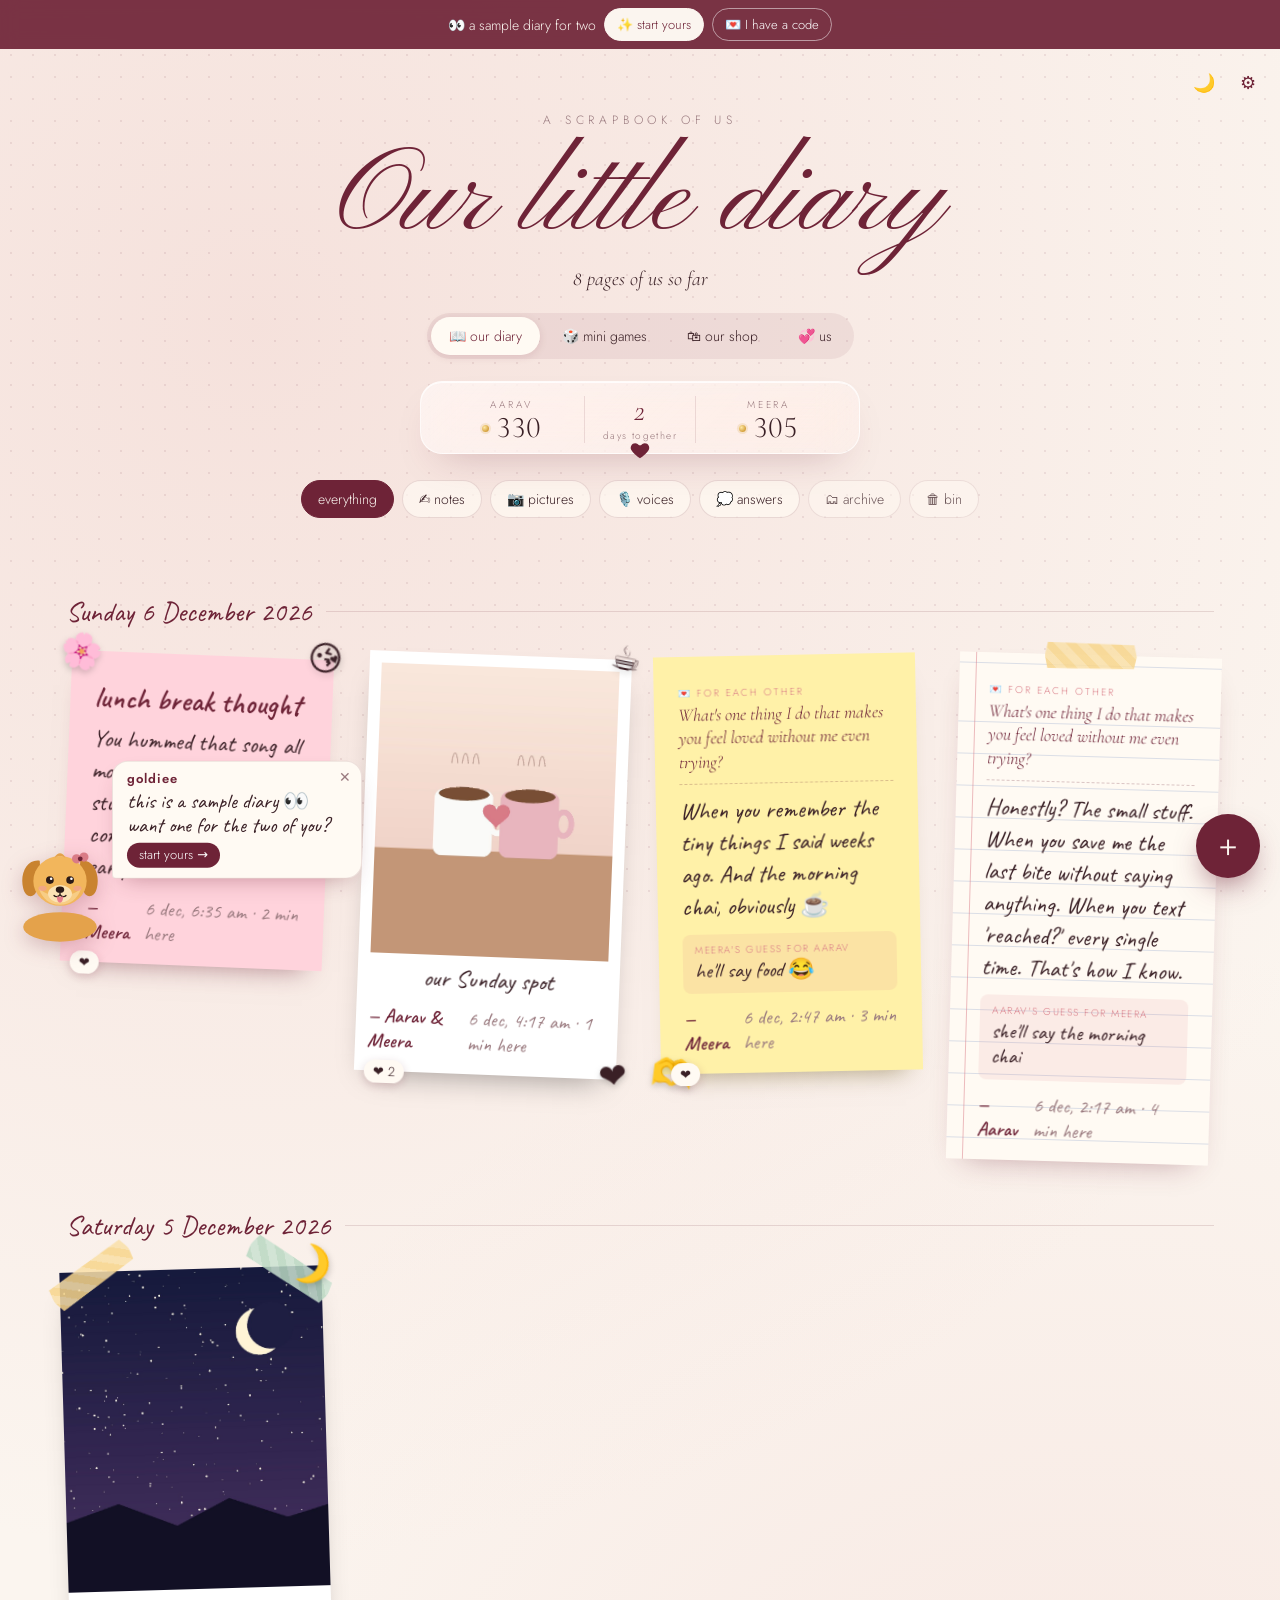
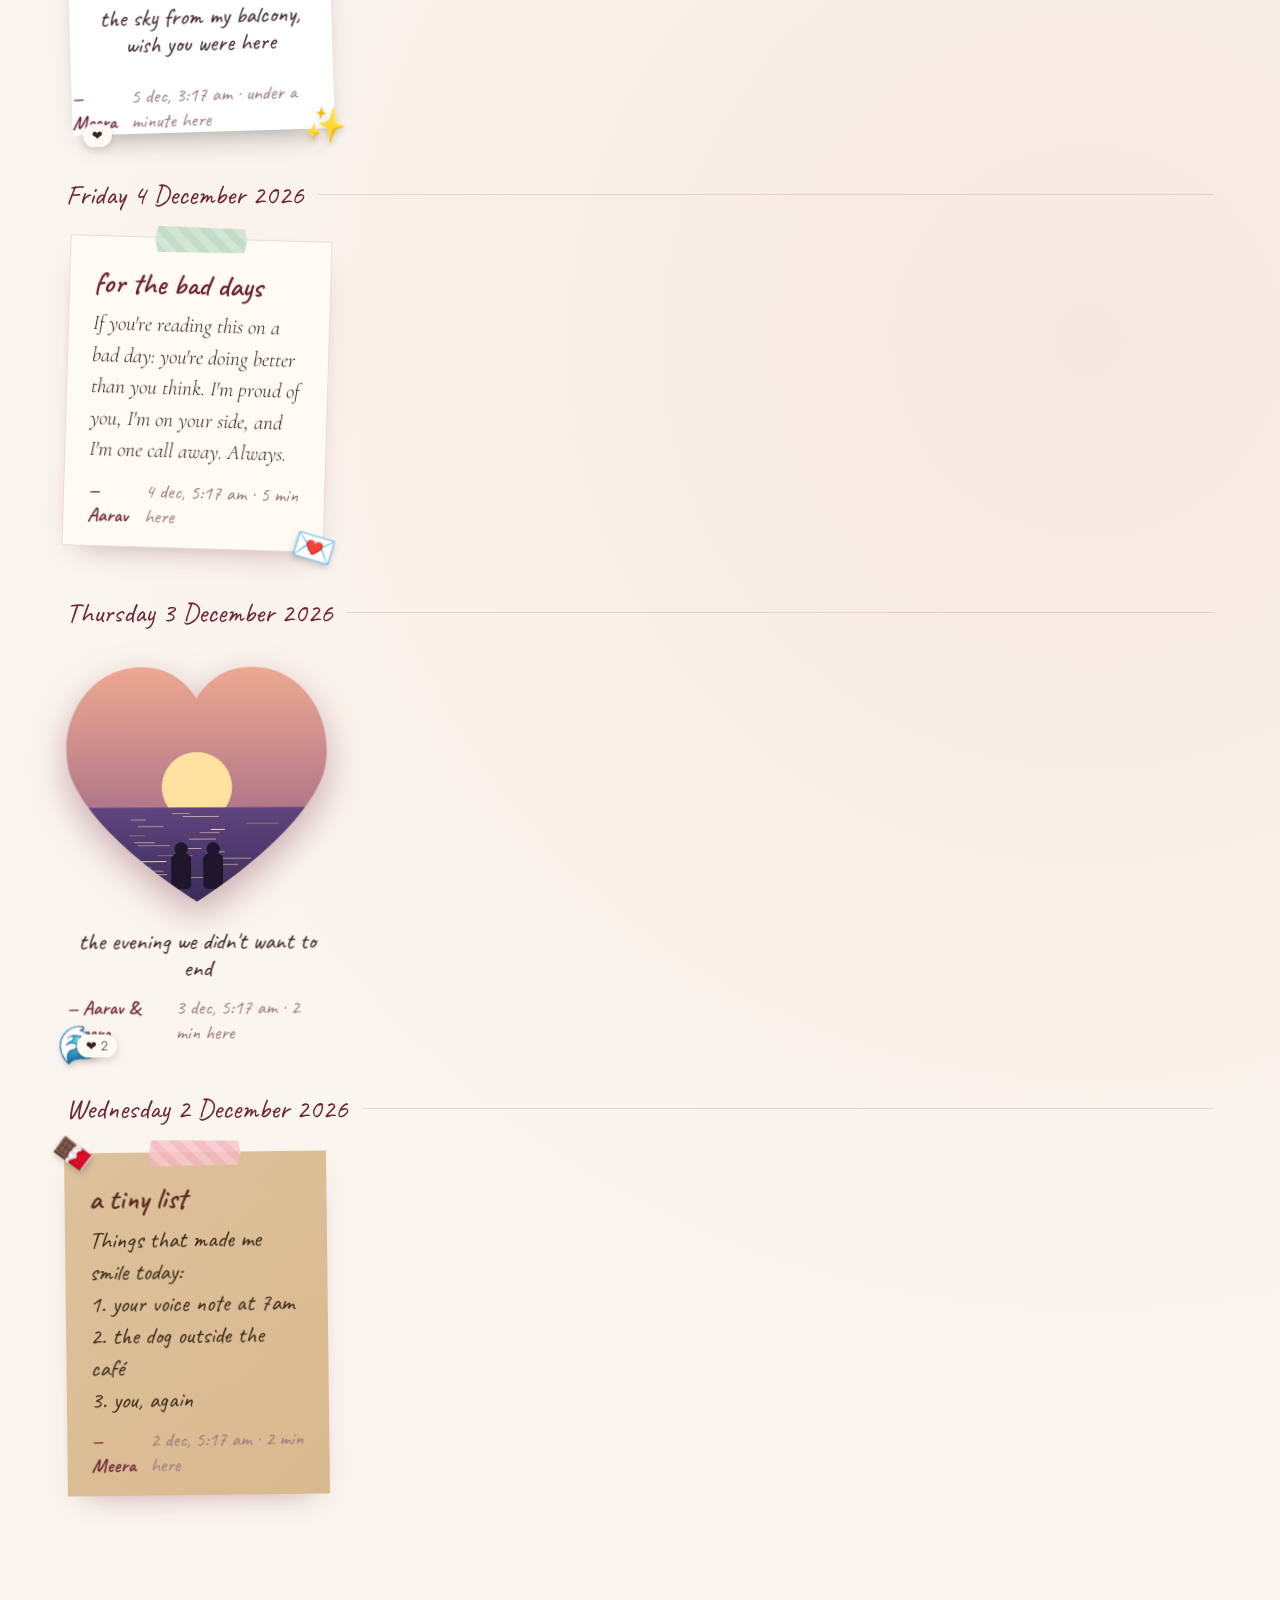
==== commit b65015d9: "Port 'our corner' to the app for other couples Mood, letters (+150 to write, 150 to open), bucket li" ====
--- a/app/index.html
+++ b/app/index.html
@@ -13,15 +13,15 @@
 <link rel="preconnect" href="https://fonts.googleapis.com">
 <link rel="preconnect" href="https://fonts.gstatic.com" crossorigin>
 <link href="https://fonts.googleapis.com/css2?family=Caveat:wght@400;600&family=Cormorant+Garamond:ital,wght@0,400;0,500;1,400&family=Pinyon+Script&family=Jost:wght@300;400;500&display=swap" rel="stylesheet">
-<link rel="stylesheet" href="diary.css?v=2026102810">
-<script src="theme.js?v=2026102810"></script>
+<link rel="stylesheet" href="diary.css?v=2026111301">
+<script src="theme.js?v=2026111301"></script>
 </head>
 <body>
 
 <div class="cursor" id="cursor"><svg viewBox="0 0 24 24"><path fill="currentColor" d="M12 21s-7.5-4.6-9.6-9.2C.9 8.4 3 4.5 6.7 4.5c2.1 0 3.6 1.2 4.3 2.4h2c.7-1.2 2.2-2.4 4.3-2.4 3.7 0 5.8 3.9 4.3 7.3C19.5 16.4 12 21 12 21z"/></svg></div>
 
 <header class="top">
-  <a class="back" href="../">← back to the start</a>
+  <a class="back" href="love.html">← our page</a>
   <button class="icon-btn theme-btn" data-theme-toggle aria-label="Switch theme">🌙</button>
   <button class="icon-btn" id="settingsBtn" aria-label="Settings">⚙</button>
   <div class="title-wrap">
@@ -33,6 +33,7 @@
     <a class="section on" href="./">📖 our diary</a>
     <a class="section" href="games.html">🎲 mini games</a>
     <a class="section" href="shop.html">🛍 our shop</a>
+    <a class="section" href="us.html">💞 us</a>
   </nav>
   <div class="glass-dock">
     <button type="button" class="goldie-bar" id="goldieBar" hidden aria-label="Goldie points"></button>
@@ -156,9 +157,22 @@
       <div class="topic-row"><code id="coupleCode"></code><button type="button" class="choice" id="shareCodeBtn">💌 send the link</button></div>
     </div>
 
+    <div id="accountBlock">
+      <div class="label">🚪 log out or delete account</div>
+      <p class="help">Logging out takes this phone out of the diary; your code brings it back. Deleting removes the diary for both of you: every page, picture and voice note, forever.</p>
+      <div class="topic-row"><button type="button" class="choice" id="logoutBtn">🚪 Log out</button>
+        <button type="button" class="choice danger" id="deleteBtn">🗑 Delete account</button></div>
+    </div>
+
     <label class="label" id="ftLabel" for="ftInput">their FaceTime</label>
     <input class="field" id="ftInput" placeholder="phone number or Apple ID email" autocomplete="off" inputmode="email">
     <p class="help ft-help">For the 🎥 call button. It's saved on this phone only, never in the diary.</p>
+
+    <div id="pageBlock">
+      <div class="label">💌 our page</div>
+      <p class="help">Your own scroll page: the names you call each other typed out at the top, then your pictures sliding past.</p>
+      <button type="button" class="choice" id="editPageBtn">✏️ make our page</button>
+    </div>
 
     <div id="notifyBlock">
       <div class="label">🔔 notifications</div>
@@ -166,8 +180,8 @@
       <button type="button" class="choice" id="pushBtn" hidden>🔔 turn on notifications</button>
     </div>
 
+
     <div class="sheet-foot">
-      <button type="button" class="link-btn" id="forgetBtn">lock this phone</button>
       <span class="status" id="settingsStatus"></span>
       <button type="submit" class="save">Save</button>
     </div>
@@ -208,16 +222,16 @@
   </div>
 </div>
 
-<script src="vault.js?v=2026102810"></script>
-<script src="couple.js?v=2026102810"></script>
-<script src="demo.js?v=2026102810"></script>
-<script src="goldies.js?v=2026102810"></script>
-<script src="core.js?v=2026102810"></script>
-<script src="questions.js?v=2026102810"></script>
-<script src="shop-items.js?v=2026102810"></script>
-<script src="goldiee.js?v=2026102810"></script>
-<script src="diary.js?v=2026102810"></script>
-<script src="post.js?v=2026102810"></script>
-<script src="calls.js?v=2026102810"></script>
+<script src="vault.js?v=2026111301"></script>
+<script src="couple.js?v=2026111301"></script>
+<script src="demo.js?v=2026111301"></script>
+<script src="goldies.js?v=2026111301"></script>
+<script src="core.js?v=2026111301"></script>
+<script src="questions.js?v=2026111301"></script>
+<script src="shop-items.js?v=2026111301"></script>
+<script src="goldiee.js?v=2026111301"></script>
+<script src="diary.js?v=2026111301"></script>
+<script src="post.js?v=2026111301"></script>
+<script src="calls.js?v=2026111301"></script>
 </body>
 </html>
--- a/app/diary.css
+++ b/app/diary.css
@@ -220,7 +220,7 @@
 @media (max-width: 380px) { .grid { grid-template-columns: 1fr; } .voice { grid-column: auto; } }
 
 /* ================= diary ↔ games nav ================= */
-.sections { display: inline-flex; gap: 4px; margin-top: 22px; padding: 4px; border-radius: 999px; background: rgba(110,35,55,.07); }
+.sections { display: inline-flex; flex-wrap: wrap; justify-content: center; gap: 4px; margin-top: 22px; padding: 4px; border-radius: 999px; background: rgba(110,35,55,.07); }
 .section { padding: 9px 18px; border-radius: 999px; font-size: 14px; color: var(--ink); text-decoration: none; }
 .section.on { background: var(--paper); color: var(--wine); box-shadow: 0 2px 8px rgba(110,35,55,.12); }
 
@@ -523,7 +523,6 @@
 :root[data-theme="dark"] .call-widget { border-color: rgba(255,255,255,.07); }
 :root[data-theme="dark"] .cw-btn { background: rgba(255,255,255,.06); border-color: rgba(255,255,255,.12); color: #f2a7b1; box-shadow: none; }
 
-  padding: 8px 14px; border-radius: 18px; background: rgba(255,250,243,.85); border: 1px solid var(--line); box-shadow: 0 8px 20px -14px rgba(110,35,55,.45); }
 .goldie-rules .rules, .goldie-rules .history { list-style: none; display: grid; gap: 6px; margin: 4px 0 14px; font-size: 14px; }
 .goldie-rules .rules b, .goldie-rules .history b { display: inline-block; min-width: 46px; color: #a8741a; font-weight: 500; }
 .goldie-rules b.minus { color: #b3263e; }
@@ -881,3 +880,107 @@
 .demo-bar button { font: inherit; font-size: 13px; padding: 6px 12px; border-radius: 999px; border: 1px solid rgba(255,255,255,.5); background: transparent; color: #fff; cursor: pointer; }
 .demo-bar button[data-gate="start"] { background: #fbf5ef; color: #6e2337; border-color: #fbf5ef; }
 :root[data-theme="dark"] .demo-bar { background: rgba(163,58,85,.92); }
+
+/* settings: the one button that can't be undone */
+.choice.danger { color: #b3263e; border-color: rgba(179,38,62,.35); }
+:root[data-theme="dark"] .choice.danger { color: #ff9aa8; border-color: rgba(255,154,168,.35); }
+
+/* calls: today / this week / last week */
+.goldie-rules .call-totals { grid-template-columns: repeat(3, 1fr); text-align: center; }
+.goldie-rules .call-totals b { display: block; min-width: 0; font-size: 18px; }
+
+/* gifts: a coin and petals */
+.gift-coin { width: 190px; height: 190px; border-radius: 50%; display: grid; place-content: center; text-align: center; margin: 6px 0;
+  background: radial-gradient(circle at 35% 30%, #fff2b0, #f6c445 55%, #d99a1b); box-shadow: inset 0 0 0 6px rgba(255,255,255,.35), 0 18px 40px -16px rgba(180,110,10,.7);
+  color: #6b3d00; animation: coin-in 1.1s .3s cubic-bezier(.2,.9,.25,1.2) both; }
+.gift-coin span { font-family: var(--script); font-size: 62px; line-height: 1; }
+.gift-coin small { font-size: 11px; letter-spacing: .3em; text-transform: uppercase; }
+@keyframes coin-in { from { transform: translateY(-120px) rotateY(720deg) scale(.2); opacity: 0; } 60% { opacity: 1; } to { transform: none; opacity: 1; } }
+@media (prefers-reduced-motion: reduce) { .gift-coin { animation: none; } }
+.surprise-pop { overflow: hidden; }
+.surprise-pop .sheet { position: relative; z-index: 1; }
+
+/* ---------- the "us" page: feelings, letters, bucket list, recap ---------- */
+.moods { display: grid; grid-template-columns: repeat(4, 1fr); gap: 8px; margin-bottom: 12px; }
+.mood { display: grid; justify-items: center; gap: 2px; padding: 10px 4px; border-radius: 16px; border: 2px solid transparent; background: var(--paper); color: var(--ink);
+  box-shadow: 0 8px 18px -14px rgba(110,35,55,.5); transition: transform .12s, border-color .12s, background .12s; }
+.mood span { font-size: 30px; line-height: 1.1; }
+.mood small { font-size: 12px; color: var(--muted); }
+.mood.on { border-color: var(--rose); background: var(--blush); transform: translateY(-2px); }
+.mood-row { display: flex; gap: 8px; margin-bottom: 10px; align-items: stretch; }
+.mood-row .field { flex: 1; margin: 0; min-width: 0; }
+.mood-row .save { white-space: nowrap; }
+.mood-card { display: flex; gap: 12px; align-items: center; background: var(--paper); color: var(--ink); border-radius: 16px; padding: 12px 16px; margin: 12px 0; box-shadow: 0 14px 30px -20px rgba(110,35,55,.45); }
+.mood-big { font-size: 42px; line-height: 1; }
+.mood-card b { font-weight: 400; font-size: 16px; }
+.mood-card p { font-family: var(--hand); font-size: 24px; line-height: 1.15; }
+.mood-week { display: grid; grid-template-columns: repeat(7, 1fr); gap: 4px; text-align: center; font-size: 11px; color: var(--muted); }
+.mood-week .d { display: grid; gap: 2px; padding: 6px 0; border-radius: 10px; background: rgba(110,35,55,.05); }
+.mood-week .d.today { background: var(--blush); color: var(--wine); }
+.mood-week i { font-style: normal; font-size: 18px; min-height: 24px; }
+.mood-legend { grid-column: 1 / -1; margin-top: 4px; }
+
+.letter-draft, .letter-card { background: var(--paper); color: var(--ink); border-radius: 14px; padding: 18px; box-shadow: 0 14px 30px -18px rgba(110,35,55,.45); position: relative; }
+.letter-draft small, .letter-card small { display: block; font-size: 11px; letter-spacing: .2em; text-transform: uppercase; color: var(--rose); margin-bottom: 6px; }
+.letter-topic { font-family: var(--script); font-size: clamp(30px, 8vw, 38px); line-height: 1.05; color: var(--wine); margin-bottom: 6px; }
+.letter-draft .field { margin: 8px 0 0; }
+.letter-card.locked { text-align: center; background-image: linear-gradient(135deg, rgba(243,217,212,.5), transparent 60%); }
+.letter-card.locked .save { margin-top: 8px; }
+.letter-seal { font-size: 46px; line-height: 1; margin-bottom: 4px; }
+.letter-card .game-actions { margin-top: 10px; justify-content: flex-start; }
+.letter-sheet { max-height: 90vh; overflow: auto; overscroll-behavior: contain; }
+.letter-from { display: block; font-size: 12px; letter-spacing: .15em; text-transform: uppercase; color: var(--rose); margin-bottom: 10px; }
+.letter-text { font-family: var(--hand); font-size: 26px; line-height: 1.4; white-space: pre-wrap; color: var(--ink); }
+.letter-sign { font-family: var(--hand); font-size: 30px; color: var(--wine); text-align: right; margin-top: 8px; }
+.letter-draft .hint, .letter-card .hint { text-align: left; }
+
+.bk-progress { margin-bottom: 14px; }
+.bk-prog { display: grid; gap: 6px; font-size: 14px; color: var(--muted); }
+.bk-prog b { font-weight: 400; color: var(--ink); }
+.bk-add { margin-bottom: 14px; display: grid; gap: 8px; }
+.bk-add .cats { margin-bottom: 0; justify-content: flex-start; }
+.bk-add .field { margin: 0; }
+.bk-list { display: grid; gap: 8px; }
+.bk-item { display: flex; align-items: flex-start; gap: 12px; background: var(--paper); color: var(--ink); border-radius: 14px; padding: 12px 14px; box-shadow: 0 10px 22px -18px rgba(110,35,55,.5); }
+.bk-tick { flex: none; width: 30px; height: 30px; border-radius: 50%; border: 2px solid var(--rose); color: #fff; font-size: 16px; display: grid; place-items: center; margin-top: 2px; }
+.bk-item.done .bk-tick { background: var(--rose); }
+.bk-main { flex: 1; min-width: 0; }
+.bk-main b { font-weight: 400; font-size: 17px; overflow-wrap: anywhere; }
+.bk-item.done .bk-main b { text-decoration: line-through; opacity: .65; }
+.bk-main small { display: block; font-size: 12px; color: var(--muted); margin-top: 2px; }
+.bk-main p { font-size: 14px; margin-top: 4px; opacity: .85; }
+.bk-main .bk-memory { font-family: var(--hand); font-size: 20px; color: var(--wine); opacity: 1; }
+.bk-x { flex: none; width: 28px; height: 28px; border-radius: 50%; color: var(--muted); font-size: 14px; opacity: .6; }
+.bk-x:hover { opacity: 1; }
+#bkDoneBox .bk-list { margin-top: 10px; }
+
+.recap-nav { display: flex; align-items: center; justify-content: center; gap: 16px; margin-bottom: 14px; }
+.recap-nav b { font-weight: 400; font-size: 17px; min-width: 190px; text-align: center; }
+.recap-nav .icon-btn { font-size: 22px; line-height: 1; }
+.recap-nav .icon-btn:disabled { opacity: .3; }
+.recap-card { background: var(--paper); color: var(--ink); border-radius: 18px; padding: 22px 18px; box-shadow: 0 20px 40px -26px rgba(110,35,55,.55); display: grid; gap: 16px; }
+.recap-title { font-family: var(--script); font-size: clamp(44px, 12vw, 64px); line-height: 1; color: var(--wine); text-align: center; }
+.recap-collage { display: grid; grid-template-columns: repeat(3, 1fr); gap: 6px; }
+.recap-collage.c1 { grid-template-columns: 1fr; } .recap-collage.c2, .recap-collage.c4 { grid-template-columns: repeat(2, 1fr); }
+.recap-collage img { width: 100%; aspect-ratio: 1; object-fit: cover; border-radius: 10px; display: block; }
+.stats { display: grid; grid-template-columns: repeat(auto-fit, minmax(120px, 1fr)); gap: 10px; }
+.stat { text-align: center; background: rgba(243,217,212,.45); border-radius: 14px; padding: 12px 6px; display: grid; gap: 2px; }
+.stat b { font-family: var(--script); font-weight: 400; font-size: 40px; line-height: 1; color: var(--wine); }
+.stat span { font-size: 12px; color: var(--muted); }
+.recap-people { display: grid; grid-template-columns: 1fr 1fr; gap: 8px; }
+.recap-person { border: 1px dashed var(--line); border-radius: 14px; padding: 10px 12px; display: grid; gap: 3px; font-size: 13px; color: var(--muted); }
+.recap-person.me { border-style: solid; border-color: var(--rose); background: var(--blush); color: var(--wine); }
+.recap-person b { font-weight: 400; font-size: 16px; color: var(--ink); }
+.recap-lines { list-style: none; display: grid; gap: 8px; font-size: 15px; line-height: 1.45; }
+.recap-lines b { font-weight: 500; }
+:root[data-theme="dark"] .letter-draft .hint, :root[data-theme="dark"] .letter-card .hint, :root[data-theme="dark"] .recap-card .hint { color: #8a6a70; }
+:root[data-theme="dark"] .mood-week .d { background: rgba(255,255,255,.05); }
+:root[data-theme="dark"] .mood-week .d.today { background: rgba(163,58,85,.35); color: #f2a7b1; }
+:root[data-theme="dark"] .recap-card .stat { background: rgba(110,35,55,.12); }
+:root[data-theme="dark"] .recap-nav b { color: #f2e4e7; }
+@media (max-width: 420px) { .moods { grid-template-columns: repeat(4, 1fr); gap: 6px; } .mood span { font-size: 26px; } .recap-people { grid-template-columns: 1fr; } }
+@media (max-width: 430px) { .sections { gap: 2px; } .section { padding: 8px 10px; font-size: 12.5px; } }
+:root[data-theme="dark"] .bk-prog b, :root[data-theme="dark"] .mood-legend { color: #f2e4e7; }
+:root[data-theme="dark"] .bk-prog { color: #b79ca2; }
+:root[data-theme="dark"] .letter-sheet .letter-text { color: #f2e4e7; }
+:root[data-theme="dark"] .letter-sheet .letter-sign { color: #f2a7b1; }
